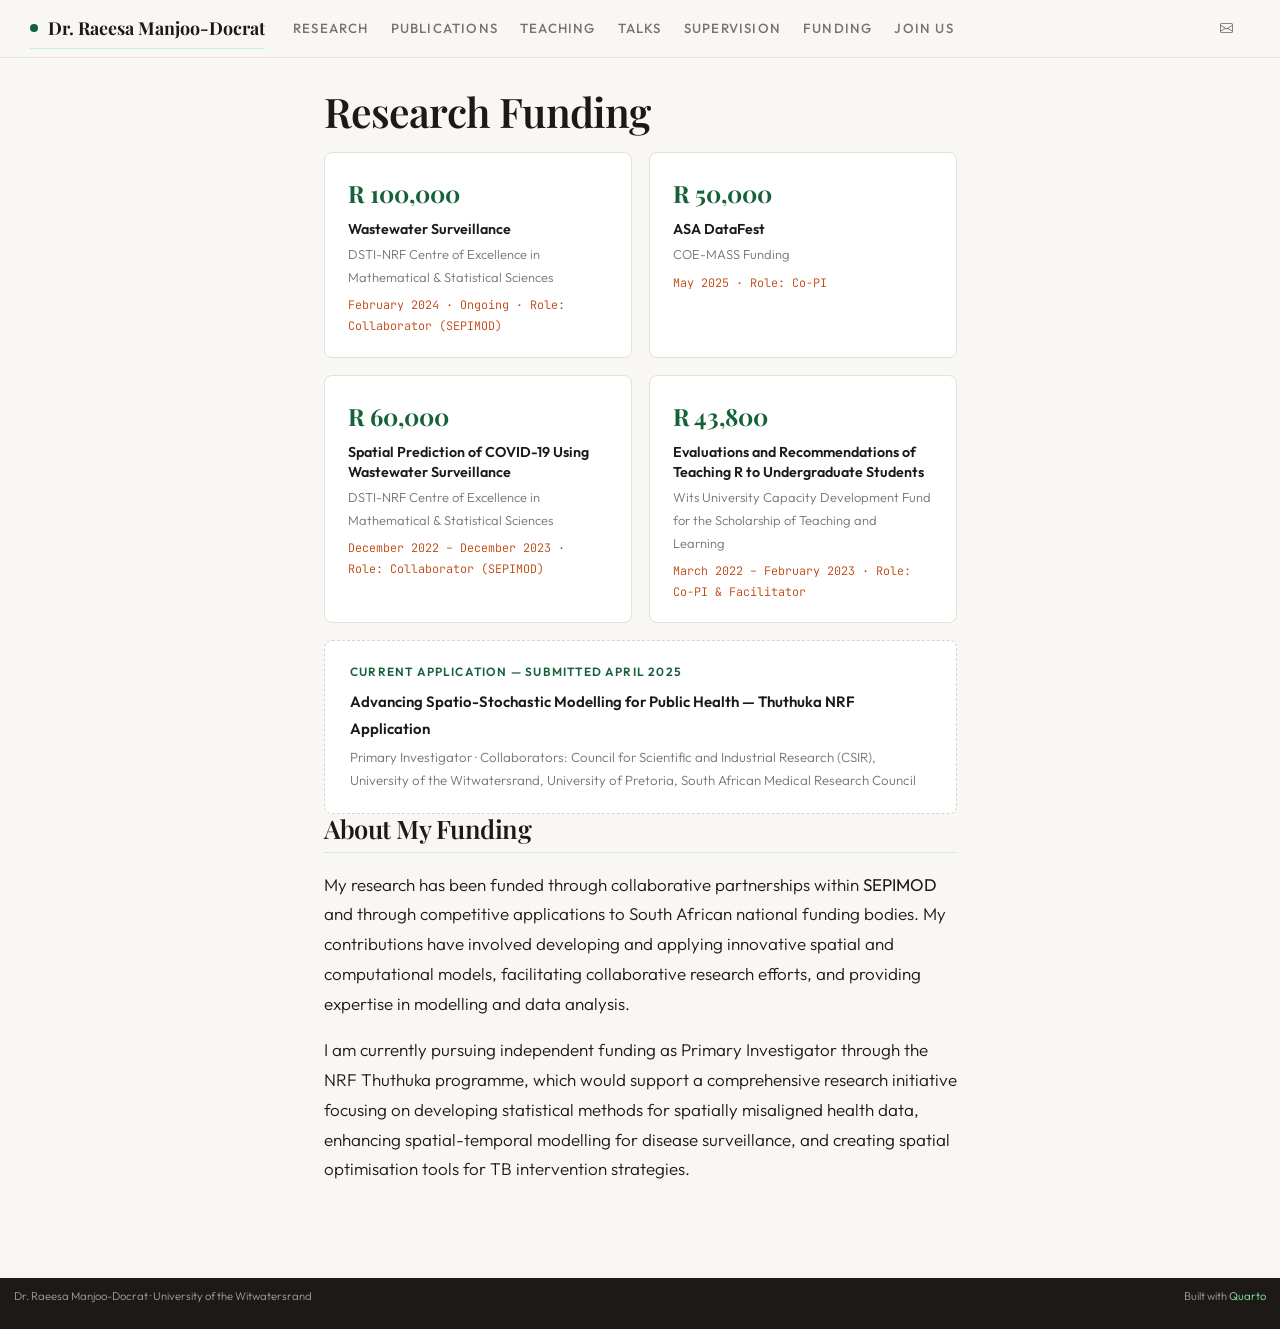
==== funding.html @ 6bea2318 "Built site for gh-pages" ====
<!DOCTYPE html>
<html xmlns="http://www.w3.org/1999/xhtml" lang="en" xml:lang="en"><head>

<meta charset="utf-8">
<meta name="generator" content="quarto-1.9.36">

<meta name="viewport" content="width=device-width, initial-scale=1.0, user-scalable=yes">


<title>Research Funding – Dr.&nbsp;Raeesa Manjoo-Docrat</title>
<style>
/* Default styles provided by pandoc.
** See https://pandoc.org/MANUAL.html#variables-for-html for config info.
*/
code{white-space: pre-wrap;}
span.smallcaps{font-variant: small-caps;}
div.columns{display: flex; gap: min(4vw, 1.5em);}
div.column{flex: auto; overflow-x: auto;}
div.hanging-indent{margin-left: 1.5em; text-indent: -1.5em;}
ul.task-list{list-style: none;}
ul.task-list li input[type="checkbox"] {
  width: 0.8em;
  margin: 0 0.8em 0.2em -1em; /* quarto-specific, see https://github.com/quarto-dev/quarto-cli/issues/4556 */ 
  vertical-align: middle;
}
</style>


<script src="site_libs/quarto-nav/quarto-nav.js"></script>
<script src="site_libs/quarto-nav/headroom.min.js"></script>
<script src="site_libs/clipboard/clipboard.min.js"></script>
<script src="site_libs/quarto-search/autocomplete.umd.js"></script>
<script src="site_libs/quarto-search/fuse.min.js"></script>
<script src="site_libs/quarto-search/quarto-search.js"></script>
<meta name="quarto:offset" content="./">
<script src="site_libs/quarto-html/quarto.js" type="module"></script>
<script src="site_libs/quarto-html/tabsets/tabsets.js" type="module"></script>
<script src="site_libs/quarto-html/popper.min.js"></script>
<script src="site_libs/quarto-html/tippy.umd.min.js"></script>
<script src="site_libs/quarto-html/anchor.min.js"></script>
<link href="site_libs/quarto-html/tippy.css" rel="stylesheet">
<link href="site_libs/quarto-html/quarto-syntax-highlighting-845c23b38eaddc0f92fda52bfe77a8c8.css" rel="stylesheet" id="quarto-text-highlighting-styles">
<script src="site_libs/bootstrap/bootstrap.min.js"></script>
<link href="site_libs/bootstrap/bootstrap-icons.css" rel="stylesheet">
<link href="site_libs/bootstrap/bootstrap-2a16ce45a04876f100175981d2e318fe.min.css" rel="stylesheet" append-hash="true" id="quarto-bootstrap" data-mode="light">
<script id="quarto-search-options" type="application/json">{
  "location": "navbar",
  "copy-button": false,
  "collapse-after": 3,
  "panel-placement": "end",
  "type": "overlay",
  "limit": 50,
  "keyboard-shortcut": [
    "f",
    "/",
    "s"
  ],
  "show-item-context": false,
  "language": {
    "search-no-results-text": "No results",
    "search-matching-documents-text": "matching documents",
    "search-copy-link-title": "Copy link to search",
    "search-hide-matches-text": "Hide additional matches",
    "search-more-match-text": "more match in this document",
    "search-more-matches-text": "more matches in this document",
    "search-clear-button-title": "Clear",
    "search-text-placeholder": "",
    "search-detached-cancel-button-title": "Cancel",
    "search-submit-button-title": "Submit",
    "search-label": "Search"
  }
}</script>
<style>html{ scroll-behavior: smooth; }</style>


<link rel="stylesheet" href="assets/css/custom.css">
</head>

<body class="nav-fixed fullcontent quarto-light">

<div id="quarto-search-results"></div>
  <header id="quarto-header" class="headroom fixed-top">
    <nav class="navbar navbar-expand-lg " data-bs-theme="dark">
      <div class="navbar-container container-fluid">
      <div class="navbar-brand-container mx-auto">
    <a class="navbar-brand" href="./index.html">
    <span class="navbar-title">Dr.&nbsp;Raeesa Manjoo-Docrat</span>
    </a>
  </div>
            <div id="quarto-search" class="" title="Search"></div>
          <button class="navbar-toggler" type="button" data-bs-toggle="collapse" data-bs-target="#navbarCollapse" aria-controls="navbarCollapse" role="menu" aria-expanded="false" aria-label="Toggle navigation" onclick="if (window.quartoToggleHeadroom) { window.quartoToggleHeadroom(); }">
  <span class="navbar-toggler-icon"></span>
</button>
          <div class="collapse navbar-collapse" id="navbarCollapse">
            <ul class="navbar-nav navbar-nav-scroll me-auto">
  <li class="nav-item">
    <a class="nav-link" href="./index.html#research"> 
<span class="menu-text">Research</span></a>
  </li>  
  <li class="nav-item">
    <a class="nav-link" href="./publications.html"> 
<span class="menu-text">Publications</span></a>
  </li>  
  <li class="nav-item">
    <a class="nav-link" href="./teaching.html"> 
<span class="menu-text">Teaching</span></a>
  </li>  
  <li class="nav-item">
    <a class="nav-link" href="./talks.html"> 
<span class="menu-text">Talks</span></a>
  </li>  
  <li class="nav-item">
    <a class="nav-link" href="./supervision.html"> 
<span class="menu-text">Supervision</span></a>
  </li>  
  <li class="nav-item">
    <a class="nav-link active" href="./funding.html" aria-current="page"> 
<span class="menu-text">Funding</span></a>
  </li>  
  <li class="nav-item">
    <a class="nav-link" href="./join.html"> 
<span class="menu-text">Join Us</span></a>
  </li>  
</ul>
            <ul class="navbar-nav navbar-nav-scroll ms-auto">
  <li class="nav-item compact">
    <a class="nav-link" href="mailto:manjoo.raeesa@gmail.com"> <i class="bi bi-envelope" role="img" aria-label="Email">
</i> 
<span class="menu-text"></span></a>
  </li>  
</ul>
          </div> <!-- /navcollapse -->
            <div class="quarto-navbar-tools">
</div>
      </div> <!-- /container-fluid -->
    </nav>
</header>
<!-- content -->
<div id="quarto-content" class="quarto-container page-columns page-rows-contents page-layout-article page-navbar">
<!-- sidebar -->
<!-- margin-sidebar -->
    
<!-- main -->
<main class="content" id="quarto-document-content">

<header id="title-block-header" class="quarto-title-block default">
<div class="quarto-title">
<h1 class="title">Research Funding</h1>
</div>



<div class="quarto-title-meta">

    
  
    
  </div>
  


</header>


<div class="funding-grid">

  <div class="funding-card">
    <span class="funding-amount">R 100,000</span>
    <div class="funding-title">Wastewater Surveillance</div>
    <div class="funding-org">DSTI-NRF Centre of Excellence in Mathematical &amp; Statistical Sciences</div>
    <span class="funding-year">February 2024 · Ongoing · Role: Collaborator (SEPIMOD)</span>
  </div>

  <div class="funding-card">
    <span class="funding-amount">R 50,000</span>
    <div class="funding-title">ASA DataFest</div>
    <div class="funding-org">COE-MASS Funding</div>
    <span class="funding-year">May 2025 · Role: Co-PI</span>
  </div>

  <div class="funding-card">
    <span class="funding-amount">R 60,000</span>
    <div class="funding-title">Spatial Prediction of COVID-19 Using Wastewater Surveillance</div>
    <div class="funding-org">DSTI-NRF Centre of Excellence in Mathematical &amp; Statistical Sciences</div>
    <span class="funding-year">December 2022 – December 2023 · Role: Collaborator (SEPIMOD)</span>
  </div>

  <div class="funding-card">
    <span class="funding-amount">R 43,800</span>
    <div class="funding-title">Evaluations and Recommendations of Teaching R to Undergraduate Students</div>
    <div class="funding-org">Wits University Capacity Development Fund for the Scholarship of Teaching and Learning</div>
    <span class="funding-year">March 2022 – February 2023 · Role: Co-PI &amp; Facilitator</span>
  </div>

</div>

<div class="pending-grant" style="margin-top:1rem;">
  <span class="pending-label">Current Application — Submitted April 2025</span>
  <div class="pending-title">Advancing Spatio-Stochastic Modelling for Public Health — Thuthuka NRF Application</div>
  <div class="pending-meta">
    Primary Investigator · Collaborators: Council for Scientific and Industrial Research (CSIR), University of the Witwatersrand, University of Pretoria, South African Medical Research Council
  </div>
</div>
<section id="about-my-funding" class="level2">
<h2 class="anchored" data-anchor-id="about-my-funding">About My Funding</h2>
<p>My research has been funded through collaborative partnerships within <strong>SEPIMOD</strong> and through competitive applications to South African national funding bodies. My contributions have involved developing and applying innovative spatial and computational models, facilitating collaborative research efforts, and providing expertise in modelling and data analysis.</p>
<p>I am currently pursuing independent funding as Primary Investigator through the NRF Thuthuka programme, which would support a comprehensive research initiative focusing on developing statistical methods for spatially misaligned health data, enhancing spatial-temporal modelling for disease surveillance, and creating spatial optimisation tools for TB intervention strategies.</p>


</section>

</main> <!-- /main -->
<script id="quarto-html-after-body" type="application/javascript">
  window.document.addEventListener("DOMContentLoaded", function (event) {
    const icon = "";
    const anchorJS = new window.AnchorJS();
    anchorJS.options = {
      placement: 'right',
      icon: icon
    };
    anchorJS.add('.anchored');
    const isCodeAnnotation = (el) => {
      for (const clz of el.classList) {
        if (clz.startsWith('code-annotation-')) {                     
          return true;
        }
      }
      return false;
    }
    const onCopySuccess = function(e) {
      // button target
      const button = e.trigger;
      // don't keep focus
      button.blur();
      // flash "checked"
      button.classList.add('code-copy-button-checked');
      var currentTitle = button.getAttribute("title");
      button.setAttribute("title", "Copied!");
      let tooltip;
      if (window.bootstrap) {
        button.setAttribute("data-bs-toggle", "tooltip");
        button.setAttribute("data-bs-placement", "left");
        button.setAttribute("data-bs-title", "Copied!");
        tooltip = new bootstrap.Tooltip(button, 
          { trigger: "manual", 
            customClass: "code-copy-button-tooltip",
            offset: [0, -8]});
        tooltip.show();    
      }
      setTimeout(function() {
        if (tooltip) {
          tooltip.hide();
          button.removeAttribute("data-bs-title");
          button.removeAttribute("data-bs-toggle");
          button.removeAttribute("data-bs-placement");
        }
        button.setAttribute("title", currentTitle);
        button.classList.remove('code-copy-button-checked');
      }, 1000);
      // clear code selection
      e.clearSelection();
    }
    const getTextToCopy = function(trigger) {
      const outerScaffold = trigger.parentElement.cloneNode(true);
      const codeEl = outerScaffold.querySelector('code');
      for (const childEl of codeEl.children) {
        if (isCodeAnnotation(childEl)) {
          childEl.remove();
        }
      }
      return codeEl.innerText;
    }
    const clipboard = new window.ClipboardJS('.code-copy-button:not([data-in-quarto-modal])', {
      text: getTextToCopy
    });
    clipboard.on('success', onCopySuccess);
    if (window.document.getElementById('quarto-embedded-source-code-modal')) {
      const clipboardModal = new window.ClipboardJS('.code-copy-button[data-in-quarto-modal]', {
        text: getTextToCopy,
        container: window.document.getElementById('quarto-embedded-source-code-modal')
      });
      clipboardModal.on('success', onCopySuccess);
    }
      var localhostRegex = new RegExp(/^(?:http|https):\/\/localhost\:?[0-9]*\//);
      var mailtoRegex = new RegExp(/^mailto:/);
        var filterRegex = new RegExp("https:\/\/RayManDoc\.github\.io\/raeesa-website\/");
      var isInternal = (href) => {
          return filterRegex.test(href) || localhostRegex.test(href) || mailtoRegex.test(href);
      }
      // Inspect non-navigation links and adorn them if external
     var links = window.document.querySelectorAll('a[href]:not(.nav-link):not(.navbar-brand):not(.toc-action):not(.sidebar-link):not(.sidebar-item-toggle):not(.pagination-link):not(.no-external):not([aria-hidden]):not(.dropdown-item):not(.quarto-navigation-tool):not(.about-link)');
      for (var i=0; i<links.length; i++) {
        const link = links[i];
        if (!isInternal(link.href)) {
          // undo the damage that might have been done by quarto-nav.js in the case of
          // links that we want to consider external
          if (link.dataset.originalHref !== undefined) {
            link.href = link.dataset.originalHref;
          }
            // target, if specified
            link.setAttribute("target", "_blank");
            if (link.getAttribute("rel") === null) {
              link.setAttribute("rel", "noopener");
            }
        }
      }
    function tippyHover(el, contentFn, onTriggerFn, onUntriggerFn) {
      const config = {
        allowHTML: true,
        maxWidth: 500,
        delay: 100,
        arrow: false,
        appendTo: function(el) {
            return el.parentElement;
        },
        interactive: true,
        interactiveBorder: 10,
        theme: 'quarto',
        placement: 'bottom-start',
      };
      if (contentFn) {
        config.content = contentFn;
      }
      if (onTriggerFn) {
        config.onTrigger = onTriggerFn;
      }
      if (onUntriggerFn) {
        config.onUntrigger = onUntriggerFn;
      }
      window.tippy(el, config); 
    }
    const noterefs = window.document.querySelectorAll('a[role="doc-noteref"]');
    for (var i=0; i<noterefs.length; i++) {
      const ref = noterefs[i];
      tippyHover(ref, function() {
        // use id or data attribute instead here
        let href = ref.getAttribute('data-footnote-href') || ref.getAttribute('href');
        try { href = new URL(href).hash; } catch {}
        const id = href.replace(/^#\/?/, "");
        const note = window.document.getElementById(id);
        if (note) {
          return note.innerHTML;
        } else {
          return "";
        }
      });
    }
    const xrefs = window.document.querySelectorAll('a.quarto-xref');
    const processXRef = (id, note) => {
      // Strip column container classes
      const stripColumnClz = (el) => {
        el.classList.remove("page-full", "page-columns");
        if (el.children) {
          for (const child of el.children) {
            stripColumnClz(child);
          }
        }
      }
      stripColumnClz(note)
      if (id === null || id.startsWith('sec-')) {
        // Special case sections, only their first couple elements
        const container = document.createElement("div");
        if (note.children && note.children.length > 2) {
          container.appendChild(note.children[0].cloneNode(true));
          for (let i = 1; i < note.children.length; i++) {
            const child = note.children[i];
            if (child.tagName === "P" && child.innerText === "") {
              continue;
            } else {
              container.appendChild(child.cloneNode(true));
              break;
            }
          }
          if (window.Quarto?.typesetMath) {
            window.Quarto.typesetMath(container);
          }
          return container.innerHTML
        } else {
          if (window.Quarto?.typesetMath) {
            window.Quarto.typesetMath(note);
          }
          return note.innerHTML;
        }
      } else {
        // Remove any anchor links if they are present
        const anchorLink = note.querySelector('a.anchorjs-link');
        if (anchorLink) {
          anchorLink.remove();
        }
        if (window.Quarto?.typesetMath) {
          window.Quarto.typesetMath(note);
        }
        if (note.classList.contains("callout")) {
          return note.outerHTML;
        } else {
          return note.innerHTML;
        }
      }
    }
    for (var i=0; i<xrefs.length; i++) {
      const xref = xrefs[i];
      tippyHover(xref, undefined, function(instance) {
        instance.disable();
        let url = xref.getAttribute('href');
        let hash = undefined; 
        if (url.startsWith('#')) {
          hash = url;
        } else {
          try { hash = new URL(url).hash; } catch {}
        }
        if (hash) {
          const id = hash.replace(/^#\/?/, "");
          const note = window.document.getElementById(id);
          if (note !== null) {
            try {
              const html = processXRef(id, note.cloneNode(true));
              instance.setContent(html);
            } finally {
              instance.enable();
              instance.show();
            }
          } else {
            // See if we can fetch this
            fetch(url.split('#')[0])
            .then(res => res.text())
            .then(html => {
              const parser = new DOMParser();
              const htmlDoc = parser.parseFromString(html, "text/html");
              const note = htmlDoc.getElementById(id);
              if (note !== null) {
                const html = processXRef(id, note);
                instance.setContent(html);
              } 
            }).finally(() => {
              instance.enable();
              instance.show();
            });
          }
        } else {
          // See if we can fetch a full url (with no hash to target)
          // This is a special case and we should probably do some content thinning / targeting
          fetch(url)
          .then(res => res.text())
          .then(html => {
            const parser = new DOMParser();
            const htmlDoc = parser.parseFromString(html, "text/html");
            const note = htmlDoc.querySelector('main.content');
            if (note !== null) {
              // This should only happen for chapter cross references
              // (since there is no id in the URL)
              // remove the first header
              if (note.children.length > 0 && note.children[0].tagName === "HEADER") {
                note.children[0].remove();
              }
              const html = processXRef(null, note);
              instance.setContent(html);
            } 
          }).finally(() => {
            instance.enable();
            instance.show();
          });
        }
      }, function(instance) {
      });
    }
        let selectedAnnoteEl;
        const selectorForAnnotation = ( cell, annotation) => {
          let cellAttr = 'data-code-cell="' + cell + '"';
          let lineAttr = 'data-code-annotation="' +  annotation + '"';
          const selector = 'span[' + cellAttr + '][' + lineAttr + ']';
          return selector;
        }
        const selectCodeLines = (annoteEl) => {
          const doc = window.document;
          const targetCell = annoteEl.getAttribute("data-target-cell");
          const targetAnnotation = annoteEl.getAttribute("data-target-annotation");
          const annoteSpan = window.document.querySelector(selectorForAnnotation(targetCell, targetAnnotation));
          const lines = annoteSpan.getAttribute("data-code-lines").split(",");
          const lineIds = lines.map((line) => {
            return targetCell + "-" + line;
          })
          let top = null;
          let height = null;
          let parent = null;
          if (lineIds.length > 0) {
              //compute the position of the single el (top and bottom and make a div)
              const el = window.document.getElementById(lineIds[0]);
              top = el.offsetTop;
              height = el.offsetHeight;
              parent = el.parentElement.parentElement;
            if (lineIds.length > 1) {
              const lastEl = window.document.getElementById(lineIds[lineIds.length - 1]);
              const bottom = lastEl.offsetTop + lastEl.offsetHeight;
              height = bottom - top;
            }
            if (top !== null && height !== null && parent !== null) {
              // cook up a div (if necessary) and position it 
              let div = window.document.getElementById("code-annotation-line-highlight");
              if (div === null) {
                div = window.document.createElement("div");
                div.setAttribute("id", "code-annotation-line-highlight");
                div.style.position = 'absolute';
                parent.appendChild(div);
              }
              div.style.top = top - 2 + "px";
              div.style.height = height + 4 + "px";
              div.style.left = 0;
              let gutterDiv = window.document.getElementById("code-annotation-line-highlight-gutter");
              if (gutterDiv === null) {
                gutterDiv = window.document.createElement("div");
                gutterDiv.setAttribute("id", "code-annotation-line-highlight-gutter");
                gutterDiv.style.position = 'absolute';
                const codeCell = window.document.getElementById(targetCell);
                const gutter = codeCell.querySelector('.code-annotation-gutter');
                gutter.appendChild(gutterDiv);
              }
              gutterDiv.style.top = top - 2 + "px";
              gutterDiv.style.height = height + 4 + "px";
            }
            selectedAnnoteEl = annoteEl;
          }
        };
        const unselectCodeLines = () => {
          const elementsIds = ["code-annotation-line-highlight", "code-annotation-line-highlight-gutter"];
          elementsIds.forEach((elId) => {
            const div = window.document.getElementById(elId);
            if (div) {
              div.remove();
            }
          });
          selectedAnnoteEl = undefined;
        };
          // Handle positioning of the toggle
      window.addEventListener(
        "resize",
        throttle(() => {
          elRect = undefined;
          if (selectedAnnoteEl) {
            selectCodeLines(selectedAnnoteEl);
          }
        }, 10)
      );
      function throttle(fn, ms) {
      let throttle = false;
      let timer;
        return (...args) => {
          if(!throttle) { // first call gets through
              fn.apply(this, args);
              throttle = true;
          } else { // all the others get throttled
              if(timer) clearTimeout(timer); // cancel #2
              timer = setTimeout(() => {
                fn.apply(this, args);
                timer = throttle = false;
              }, ms);
          }
        };
      }
        // Attach click handler to the DT
        const annoteDls = window.document.querySelectorAll('dt[data-target-cell]');
        for (const annoteDlNode of annoteDls) {
          annoteDlNode.addEventListener('click', (event) => {
            const clickedEl = event.target;
            if (clickedEl !== selectedAnnoteEl) {
              unselectCodeLines();
              const activeEl = window.document.querySelector('dt[data-target-cell].code-annotation-active');
              if (activeEl) {
                activeEl.classList.remove('code-annotation-active');
              }
              selectCodeLines(clickedEl);
              clickedEl.classList.add('code-annotation-active');
            } else {
              // Unselect the line
              unselectCodeLines();
              clickedEl.classList.remove('code-annotation-active');
            }
          });
        }
    const findCites = (el) => {
      const parentEl = el.parentElement;
      if (parentEl) {
        const cites = parentEl.dataset.cites;
        if (cites) {
          return {
            el,
            cites: cites.split(' ')
          };
        } else {
          return findCites(el.parentElement)
        }
      } else {
        return undefined;
      }
    };
    var bibliorefs = window.document.querySelectorAll('a[role="doc-biblioref"]');
    for (var i=0; i<bibliorefs.length; i++) {
      const ref = bibliorefs[i];
      const citeInfo = findCites(ref);
      if (citeInfo) {
        tippyHover(citeInfo.el, function() {
          var popup = window.document.createElement('div');
          citeInfo.cites.forEach(function(cite) {
            var citeDiv = window.document.createElement('div');
            citeDiv.classList.add('hanging-indent');
            citeDiv.classList.add('csl-entry');
            var biblioDiv = window.document.getElementById('ref-' + cite);
            if (biblioDiv) {
              citeDiv.innerHTML = biblioDiv.innerHTML;
            }
            popup.appendChild(citeDiv);
          });
          return popup.innerHTML;
        });
      }
    }
  });
  </script>
</div> <!-- /content -->
<footer class="footer">
  <div class="nav-footer">
    <div class="nav-footer-left">
<p>Dr.&nbsp;Raeesa Manjoo-Docrat · University of the Witwatersrand</p>
</div>   
    <div class="nav-footer-center">
      &nbsp;
    </div>
    <div class="nav-footer-right">
<p>Built with <a href="https://quarto.org">Quarto</a></p>
</div>
  </div>
</footer>




<script src="site_libs/quarto-html/zenscroll-min.js"></script>
</body></html>
---- site_libs/quarto-html/tippy.css ----
.tippy-box[data-animation=fade][data-state=hidden]{opacity:0}[data-tippy-root]{max-width:calc(100vw - 10px)}.tippy-box{position:relative;background-color:#333;color:#fff;border-radius:4px;font-size:14px;line-height:1.4;white-space:normal;outline:0;transition-property:transform,visibility,opacity}.tippy-box[data-placement^=top]>.tippy-arrow{bottom:0}.tippy-box[data-placement^=top]>.tippy-arrow:before{bottom:-7px;left:0;border-width:8px 8px 0;border-top-color:initial;transform-origin:center top}.tippy-box[data-placement^=bottom]>.tippy-arrow{top:0}.tippy-box[data-placement^=bottom]>.tippy-arrow:before{top:-7px;left:0;border-width:0 8px 8px;border-bottom-color:initial;transform-origin:center bottom}.tippy-box[data-placement^=left]>.tippy-arrow{right:0}.tippy-box[data-placement^=left]>.tippy-arrow:before{border-width:8px 0 8px 8px;border-left-color:initial;right:-7px;transform-origin:center left}.tippy-box[data-placement^=right]>.tippy-arrow{left:0}.tippy-box[data-placement^=right]>.tippy-arrow:before{left:-7px;border-width:8px 8px 8px 0;border-right-color:initial;transform-origin:center right}.tippy-box[data-inertia][data-state=visible]{transition-timing-function:cubic-bezier(.54,1.5,.38,1.11)}.tippy-arrow{width:16px;height:16px;color:#333}.tippy-arrow:before{content:"";position:absolute;border-color:transparent;border-style:solid}.tippy-content{position:relative;padding:5px 9px;z-index:1}
---- site_libs/quarto-html/quarto-syntax-highlighting-845c23b38eaddc0f92fda52bfe77a8c8.css ----
/* quarto syntax highlight colors */
:root {
  --quarto-hl-ot-color: #003B4F;
  --quarto-hl-at-color: #657422;
  --quarto-hl-ss-color: #20794D;
  --quarto-hl-an-color: #5E5E5E;
  --quarto-hl-fu-color: #4758AB;
  --quarto-hl-st-color: #20794D;
  --quarto-hl-cf-color: #003B4F;
  --quarto-hl-op-color: #5E5E5E;
  --quarto-hl-er-color: #AD0000;
  --quarto-hl-bn-color: #AD0000;
  --quarto-hl-al-color: #AD0000;
  --quarto-hl-va-color: #111111;
  --quarto-hl-bu-color: inherit;
  --quarto-hl-ex-color: inherit;
  --quarto-hl-pp-color: #AD0000;
  --quarto-hl-in-color: #5E5E5E;
  --quarto-hl-vs-color: #20794D;
  --quarto-hl-wa-color: #5E5E5E;
  --quarto-hl-do-color: #5E5E5E;
  --quarto-hl-im-color: #00769E;
  --quarto-hl-ch-color: #20794D;
  --quarto-hl-dt-color: #AD0000;
  --quarto-hl-fl-color: #AD0000;
  --quarto-hl-co-color: #5E5E5E;
  --quarto-hl-cv-color: #5E5E5E;
  --quarto-hl-cn-color: #8f5902;
  --quarto-hl-sc-color: #5E5E5E;
  --quarto-hl-dv-color: #AD0000;
  --quarto-hl-kw-color: #003B4F;
}

/* other quarto variables */
:root {
  --quarto-font-monospace: SFMono-Regular, Menlo, Monaco, Consolas, "Liberation Mono", "Courier New", monospace;
}

/* syntax highlight based on Pandoc's rules */
pre > code.sourceCode > span {
  color: #003B4F;
}

code.sourceCode > span {
  color: #003B4F;
}

div.sourceCode,
div.sourceCode pre.sourceCode {
  color: #003B4F;
}

/* Normal */
code span {
  color: #003B4F;
}

/* Alert */
code span.al {
  color: #AD0000;
  font-style: inherit;
}

/* Annotation */
code span.an {
  color: #5E5E5E;
  font-style: inherit;
}

/* Attribute */
code span.at {
  color: #657422;
  font-style: inherit;
}

/* BaseN */
code span.bn {
  color: #AD0000;
  font-style: inherit;
}

/* BuiltIn */
code span.bu {
  font-style: inherit;
}

/* ControlFlow */
code span.cf {
  color: #003B4F;
  font-weight: bold;
  font-style: inherit;
}

/* Char */
code span.ch {
  color: #20794D;
  font-style: inherit;
}

/* Constant */
code span.cn {
  color: #8f5902;
  font-style: inherit;
}

/* Comment */
code span.co {
  color: #5E5E5E;
  font-style: inherit;
}

/* CommentVar */
code span.cv {
  color: #5E5E5E;
  font-style: italic;
}

/* Documentation */
code span.do {
  color: #5E5E5E;
  font-style: italic;
}

/* DataType */
code span.dt {
  color: #AD0000;
  font-style: inherit;
}

/* DecVal */
code span.dv {
  color: #AD0000;
  font-style: inherit;
}

/* Error */
code span.er {
  color: #AD0000;
  font-style: inherit;
}

/* Extension */
code span.ex {
  font-style: inherit;
}

/* Float */
code span.fl {
  color: #AD0000;
  font-style: inherit;
}

/* Function */
code span.fu {
  color: #4758AB;
  font-style: inherit;
}

/* Import */
code span.im {
  color: #00769E;
  font-style: inherit;
}

/* Information */
code span.in {
  color: #5E5E5E;
  font-style: inherit;
}

/* Keyword */
code span.kw {
  color: #003B4F;
  font-weight: bold;
  font-style: inherit;
}

/* Operator */
code span.op {
  color: #5E5E5E;
  font-style: inherit;
}

/* Other */
code span.ot {
  color: #003B4F;
  font-style: inherit;
}

/* Preprocessor */
code span.pp {
  color: #AD0000;
  font-style: inherit;
}

/* SpecialChar */
code span.sc {
  color: #5E5E5E;
  font-style: inherit;
}

/* SpecialString */
code span.ss {
  color: #20794D;
  font-style: inherit;
}

/* String */
code span.st {
  color: #20794D;
  font-style: inherit;
}

/* Variable */
code span.va {
  color: #111111;
  font-style: inherit;
}

/* VerbatimString */
code span.vs {
  color: #20794D;
  font-style: inherit;
}

/* Warning */
code span.wa {
  color: #5E5E5E;
  font-style: italic;
}

.prevent-inlining {
  content: "</";
}

/*# sourceMappingURL=ac89f0bb514bba72461919f78549e31c.css.map */
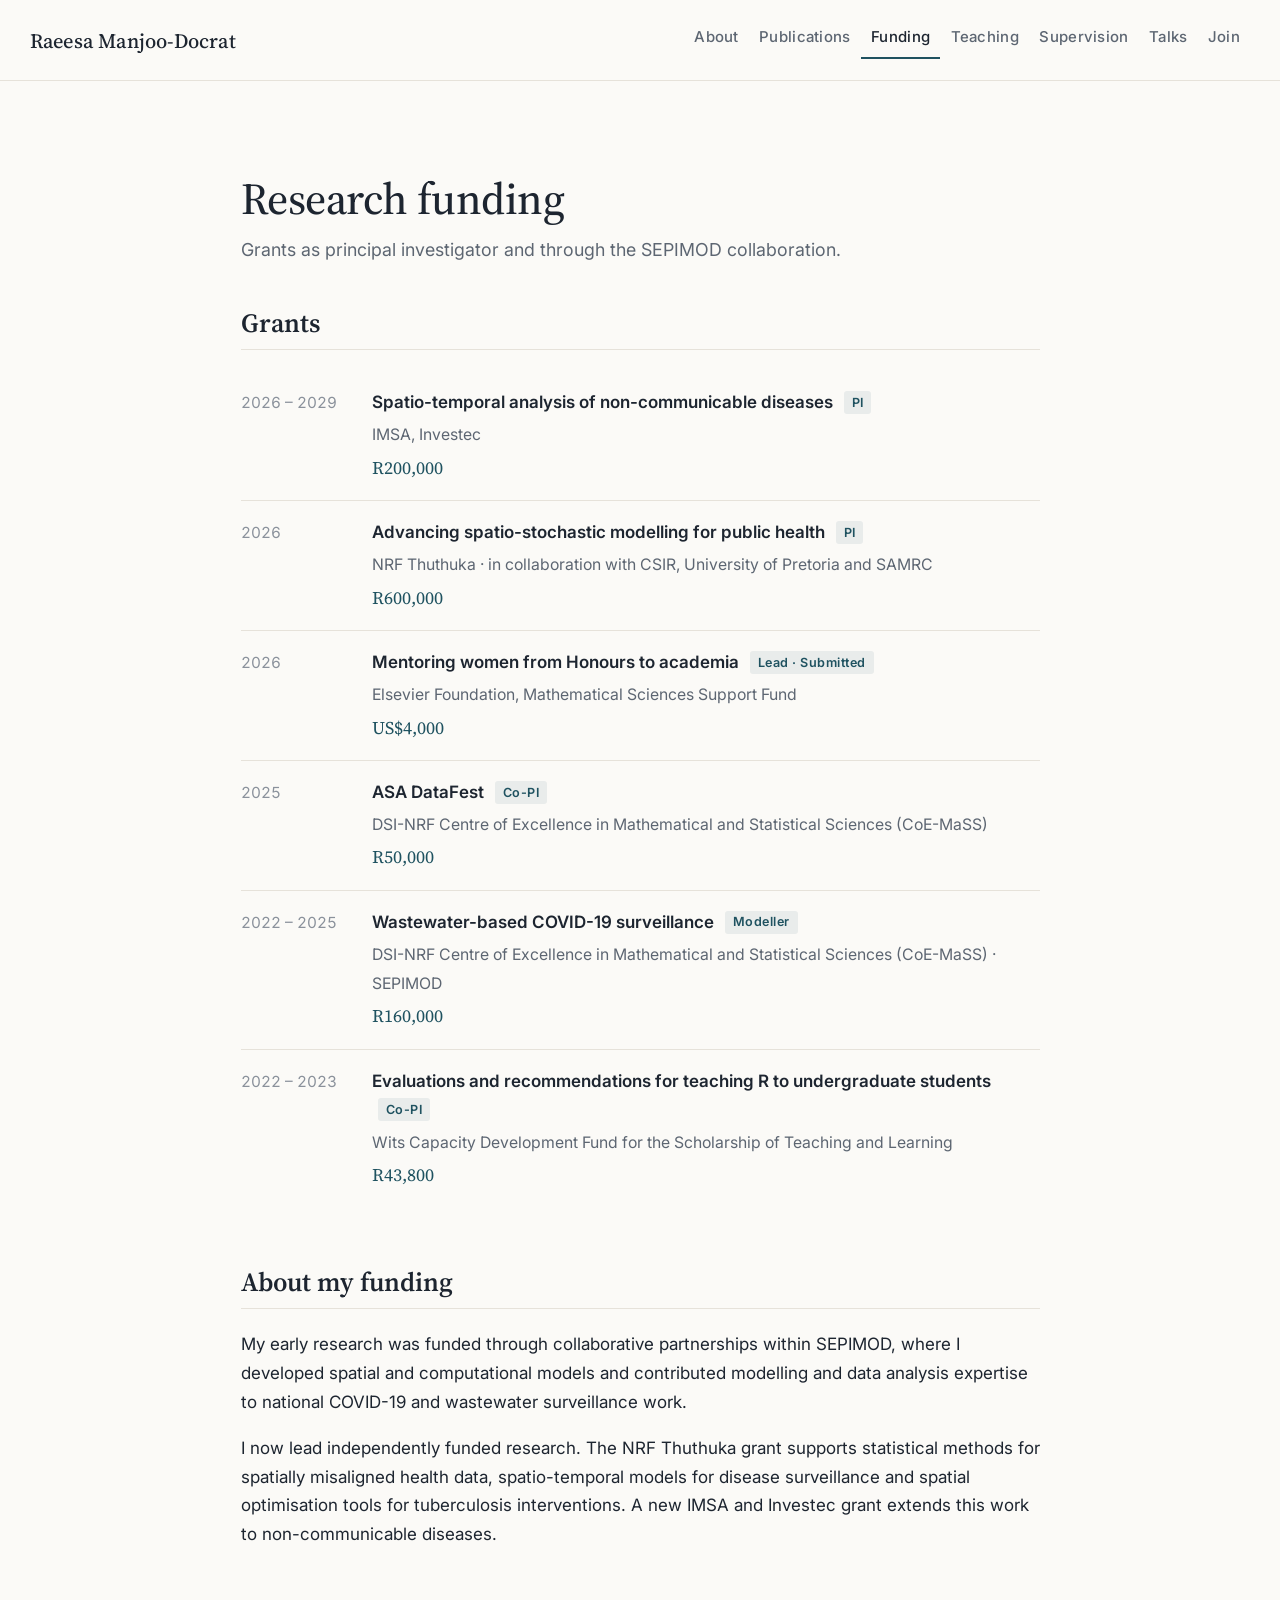
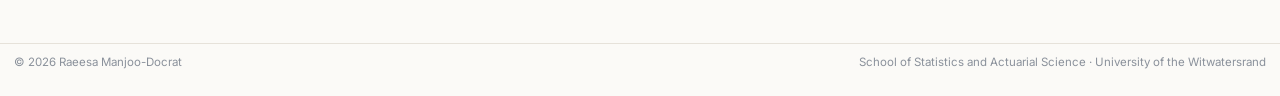
==== commit c3e6b289: "Update site from 2026 CV and redesign Add 2026 publications, new grants, leadership and service, pro" ====
--- a/funding.html
+++ b/funding.html
@@ -7,7 +7,7 @@
 <meta name="viewport" content="width=device-width, initial-scale=1.0, user-scalable=yes">
 
 
-<title>Research Funding – Dr.&nbsp;Raeesa Manjoo-Docrat</title>
+<title>Research funding – Raeesa Manjoo-Docrat</title>
 <style>
 /* Default styles provided by pandoc.
 ** See https://pandoc.org/MANUAL.html#variables-for-html for config info.
@@ -29,33 +29,16 @@
 <script src="site_libs/quarto-nav/quarto-nav.js"></script>
 <script src="site_libs/quarto-nav/headroom.min.js"></script>
 <script src="site_libs/clipboard/clipboard.min.js"></script>
-<script src="site_libs/quarto-search/autocomplete.umd.js"></script>
-<script src="site_libs/quarto-search/fuse.min.js"></script>
-<script src="site_libs/quarto-search/quarto-search.js"></script>
-<meta name="quarto:offset" content="./">
 <script src="site_libs/quarto-html/quarto.js" type="module"></script>
 <script src="site_libs/quarto-html/tabsets/tabsets.js" type="module"></script>
 <script src="site_libs/quarto-html/popper.min.js"></script>
 <script src="site_libs/quarto-html/tippy.umd.min.js"></script>
-<script src="site_libs/quarto-html/anchor.min.js"></script>
 <link href="site_libs/quarto-html/tippy.css" rel="stylesheet">
 <link href="site_libs/quarto-html/quarto-syntax-highlighting-845c23b38eaddc0f92fda52bfe77a8c8.css" rel="stylesheet" id="quarto-text-highlighting-styles">
 <script src="site_libs/bootstrap/bootstrap.min.js"></script>
 <link href="site_libs/bootstrap/bootstrap-icons.css" rel="stylesheet">
-<link href="site_libs/bootstrap/bootstrap-2a16ce45a04876f100175981d2e318fe.min.css" rel="stylesheet" append-hash="true" id="quarto-bootstrap" data-mode="light">
+<link href="site_libs/bootstrap/bootstrap-0f9c4f181dd1a8ece211703139dbfa4d.min.css" rel="stylesheet" append-hash="true" id="quarto-bootstrap" data-mode="light">
 <script id="quarto-search-options" type="application/json">{
-  "location": "navbar",
-  "copy-button": false,
-  "collapse-after": 3,
-  "panel-placement": "end",
-  "type": "overlay",
-  "limit": 50,
-  "keyboard-shortcut": [
-    "f",
-    "/",
-    "s"
-  ],
-  "show-item-context": false,
   "language": {
     "search-no-results-text": "No results",
     "search-matching-documents-text": "matching documents",
@@ -73,7 +56,6 @@
 <style>html{ scroll-behavior: smooth; }</style>
 
 
-<link rel="stylesheet" href="assets/css/custom.css">
 </head>
 
 <body class="nav-fixed fullcontent quarto-light">
@@ -84,49 +66,41 @@
       <div class="navbar-container container-fluid">
       <div class="navbar-brand-container mx-auto">
     <a class="navbar-brand" href="./index.html">
-    <span class="navbar-title">Dr.&nbsp;Raeesa Manjoo-Docrat</span>
+    <span class="navbar-title">Raeesa Manjoo-Docrat</span>
     </a>
   </div>
-            <div id="quarto-search" class="" title="Search"></div>
           <button class="navbar-toggler" type="button" data-bs-toggle="collapse" data-bs-target="#navbarCollapse" aria-controls="navbarCollapse" role="menu" aria-expanded="false" aria-label="Toggle navigation" onclick="if (window.quartoToggleHeadroom) { window.quartoToggleHeadroom(); }">
   <span class="navbar-toggler-icon"></span>
 </button>
           <div class="collapse navbar-collapse" id="navbarCollapse">
-            <ul class="navbar-nav navbar-nav-scroll me-auto">
+            <ul class="navbar-nav navbar-nav-scroll ms-auto">
   <li class="nav-item">
-    <a class="nav-link" href="./index.html#research"> 
-<span class="menu-text">Research</span></a>
+    <a class="nav-link" href="./index.html"> 
+<span class="menu-text">About</span></a>
   </li>  
   <li class="nav-item">
     <a class="nav-link" href="./publications.html"> 
 <span class="menu-text">Publications</span></a>
   </li>  
   <li class="nav-item">
+    <a class="nav-link active" href="./funding.html" aria-current="page"> 
+<span class="menu-text">Funding</span></a>
+  </li>  
+  <li class="nav-item">
     <a class="nav-link" href="./teaching.html"> 
 <span class="menu-text">Teaching</span></a>
+  </li>  
+  <li class="nav-item">
+    <a class="nav-link" href="./supervision.html"> 
+<span class="menu-text">Supervision</span></a>
   </li>  
   <li class="nav-item">
     <a class="nav-link" href="./talks.html"> 
 <span class="menu-text">Talks</span></a>
   </li>  
   <li class="nav-item">
-    <a class="nav-link" href="./supervision.html"> 
-<span class="menu-text">Supervision</span></a>
-  </li>  
-  <li class="nav-item">
-    <a class="nav-link active" href="./funding.html" aria-current="page"> 
-<span class="menu-text">Funding</span></a>
-  </li>  
-  <li class="nav-item">
     <a class="nav-link" href="./join.html"> 
-<span class="menu-text">Join Us</span></a>
-  </li>  
-</ul>
-            <ul class="navbar-nav navbar-nav-scroll ms-auto">
-  <li class="nav-item compact">
-    <a class="nav-link" href="mailto:manjoo.raeesa@gmail.com"> <i class="bi bi-envelope" role="img" aria-label="Email">
-</i> 
-<span class="menu-text"></span></a>
+<span class="menu-text">Join</span></a>
   </li>  
 </ul>
           </div> <!-- /navcollapse -->
@@ -145,7 +119,8 @@
 
 <header id="title-block-header" class="quarto-title-block default">
 <div class="quarto-title">
-<h1 class="title">Research Funding</h1>
+<h1 class="title">Research funding</h1>
+<p class="subtitle lead">Grants as principal investigator and through the SEPIMOD collaboration.</p>
 </div>
 
 
@@ -162,49 +137,63 @@
 </header>
 
 
-<div class="funding-grid">
-
-  <div class="funding-card">
-    <span class="funding-amount">R 100,000</span>
-    <div class="funding-title">Wastewater Surveillance</div>
-    <div class="funding-org">DSTI-NRF Centre of Excellence in Mathematical &amp; Statistical Sciences</div>
-    <span class="funding-year">February 2024 · Ongoing · Role: Collaborator (SEPIMOD)</span>
-  </div>
-
-  <div class="funding-card">
-    <span class="funding-amount">R 50,000</span>
-    <div class="funding-title">ASA DataFest</div>
-    <div class="funding-org">COE-MASS Funding</div>
-    <span class="funding-year">May 2025 · Role: Co-PI</span>
-  </div>
-
-  <div class="funding-card">
-    <span class="funding-amount">R 60,000</span>
-    <div class="funding-title">Spatial Prediction of COVID-19 Using Wastewater Surveillance</div>
-    <div class="funding-org">DSTI-NRF Centre of Excellence in Mathematical &amp; Statistical Sciences</div>
-    <span class="funding-year">December 2022 – December 2023 · Role: Collaborator (SEPIMOD)</span>
-  </div>
-
-  <div class="funding-card">
-    <span class="funding-amount">R 43,800</span>
-    <div class="funding-title">Evaluations and Recommendations of Teaching R to Undergraduate Students</div>
-    <div class="funding-org">Wits University Capacity Development Fund for the Scholarship of Teaching and Learning</div>
-    <span class="funding-year">March 2022 – February 2023 · Role: Co-PI &amp; Facilitator</span>
-  </div>
-
-</div>
-
-<div class="pending-grant" style="margin-top:1rem;">
-  <span class="pending-label">Current Application — Submitted April 2025</span>
-  <div class="pending-title">Advancing Spatio-Stochastic Modelling for Public Health — Thuthuka NRF Application</div>
-  <div class="pending-meta">
-    Primary Investigator · Collaborators: Council for Scientific and Industrial Research (CSIR), University of the Witwatersrand, University of Pretoria, South African Medical Research Council
-  </div>
-</div>
+<section id="grants" class="level2">
+<h2 data-anchor-id="grants">Grants</h2>
+<div class="entries">
+<div class="entry">
+<p><span class="when">2026 – 2029</span></p>
+<div class="what">
+<p><strong>Spatio-temporal analysis of non-communicable diseases</strong> <span class="note">PI</span></p>
+<p><span class="meta">IMSA, Investec</span></p>
+<p><span class="amount">R200,000</span></p>
+</div>
+</div>
+<div class="entry">
+<p><span class="when">2026</span></p>
+<div class="what">
+<p><strong>Advancing spatio-stochastic modelling for public health</strong> <span class="note">PI</span></p>
+<p><span class="meta">NRF Thuthuka · in collaboration with CSIR, University of Pretoria and SAMRC</span></p>
+<p><span class="amount">R600,000</span></p>
+</div>
+</div>
+<div class="entry">
+<p><span class="when">2026</span></p>
+<div class="what">
+<p><strong>Mentoring women from Honours to academia</strong> <span class="note">Lead · Submitted</span></p>
+<p><span class="meta">Elsevier Foundation, Mathematical Sciences Support Fund</span></p>
+<p><span class="amount">US$4,000</span></p>
+</div>
+</div>
+<div class="entry">
+<p><span class="when">2025</span></p>
+<div class="what">
+<p><strong>ASA DataFest</strong> <span class="note">Co-PI</span></p>
+<p><span class="meta">DSI-NRF Centre of Excellence in Mathematical and Statistical Sciences (CoE-MaSS)</span></p>
+<p><span class="amount">R50,000</span></p>
+</div>
+</div>
+<div class="entry">
+<p><span class="when">2022 – 2025</span></p>
+<div class="what">
+<p><strong>Wastewater-based COVID-19 surveillance</strong> <span class="note">Modeller</span></p>
+<p><span class="meta">DSI-NRF Centre of Excellence in Mathematical and Statistical Sciences (CoE-MaSS) · SEPIMOD</span></p>
+<p><span class="amount">R160,000</span></p>
+</div>
+</div>
+<div class="entry">
+<p><span class="when">2022 – 2023</span></p>
+<div class="what">
+<p><strong>Evaluations and recommendations for teaching R to undergraduate students</strong> <span class="note">Co-PI</span></p>
+<p><span class="meta">Wits Capacity Development Fund for the Scholarship of Teaching and Learning</span></p>
+<p><span class="amount">R43,800</span></p>
+</div>
+</div>
+</div>
+</section>
 <section id="about-my-funding" class="level2">
-<h2 class="anchored" data-anchor-id="about-my-funding">About My Funding</h2>
-<p>My research has been funded through collaborative partnerships within <strong>SEPIMOD</strong> and through competitive applications to South African national funding bodies. My contributions have involved developing and applying innovative spatial and computational models, facilitating collaborative research efforts, and providing expertise in modelling and data analysis.</p>
-<p>I am currently pursuing independent funding as Primary Investigator through the NRF Thuthuka programme, which would support a comprehensive research initiative focusing on developing statistical methods for spatially misaligned health data, enhancing spatial-temporal modelling for disease surveillance, and creating spatial optimisation tools for TB intervention strategies.</p>
+<h2 data-anchor-id="about-my-funding">About my funding</h2>
+<p>My early research was funded through collaborative partnerships within SEPIMOD, where I developed spatial and computational models and contributed modelling and data analysis expertise to national COVID-19 and wastewater surveillance work.</p>
+<p>I now lead independently funded research. The NRF Thuthuka grant supports statistical methods for spatially misaligned health data, spatio-temporal models for disease surveillance and spatial optimisation tools for tuberculosis interventions. A new IMSA and Investec grant extends this work to non-communicable diseases.</p>
 
 
 </section>
@@ -212,13 +201,6 @@
 </main> <!-- /main -->
 <script id="quarto-html-after-body" type="application/javascript">
   window.document.addEventListener("DOMContentLoaded", function (event) {
-    const icon = "";
-    const anchorJS = new window.AnchorJS();
-    anchorJS.options = {
-      placement: 'right',
-      icon: icon
-    };
-    anchorJS.add('.anchored');
     const isCodeAnnotation = (el) => {
       for (const clz of el.classList) {
         if (clz.startsWith('code-annotation-')) {                     
@@ -283,7 +265,7 @@
     }
       var localhostRegex = new RegExp(/^(?:http|https):\/\/localhost\:?[0-9]*\//);
       var mailtoRegex = new RegExp(/^mailto:/);
-        var filterRegex = new RegExp("https:\/\/RayManDoc\.github\.io\/raeesa-website\/");
+        var filterRegex = new RegExp("https:\/\/raymandoc\.github\.io\/raeesa-website\/");
       var isInternal = (href) => {
           return filterRegex.test(href) || localhostRegex.test(href) || mailtoRegex.test(href);
       }
@@ -297,11 +279,6 @@
           if (link.dataset.originalHref !== undefined) {
             link.href = link.dataset.originalHref;
           }
-            // target, if specified
-            link.setAttribute("target", "_blank");
-            if (link.getAttribute("rel") === null) {
-              link.setAttribute("rel", "noopener");
-            }
         }
       }
     function tippyHover(el, contentFn, onTriggerFn, onUntriggerFn) {
@@ -619,13 +596,13 @@
 <footer class="footer">
   <div class="nav-footer">
     <div class="nav-footer-left">
-<p>Dr.&nbsp;Raeesa Manjoo-Docrat · University of the Witwatersrand</p>
+<p>© 2026 Raeesa Manjoo-Docrat</p>
 </div>   
     <div class="nav-footer-center">
       &nbsp;
     </div>
     <div class="nav-footer-right">
-<p>Built with <a href="https://quarto.org">Quarto</a></p>
+<p>School of Statistics and Actuarial Science · University of the Witwatersrand</p>
 </div>
   </div>
 </footer>
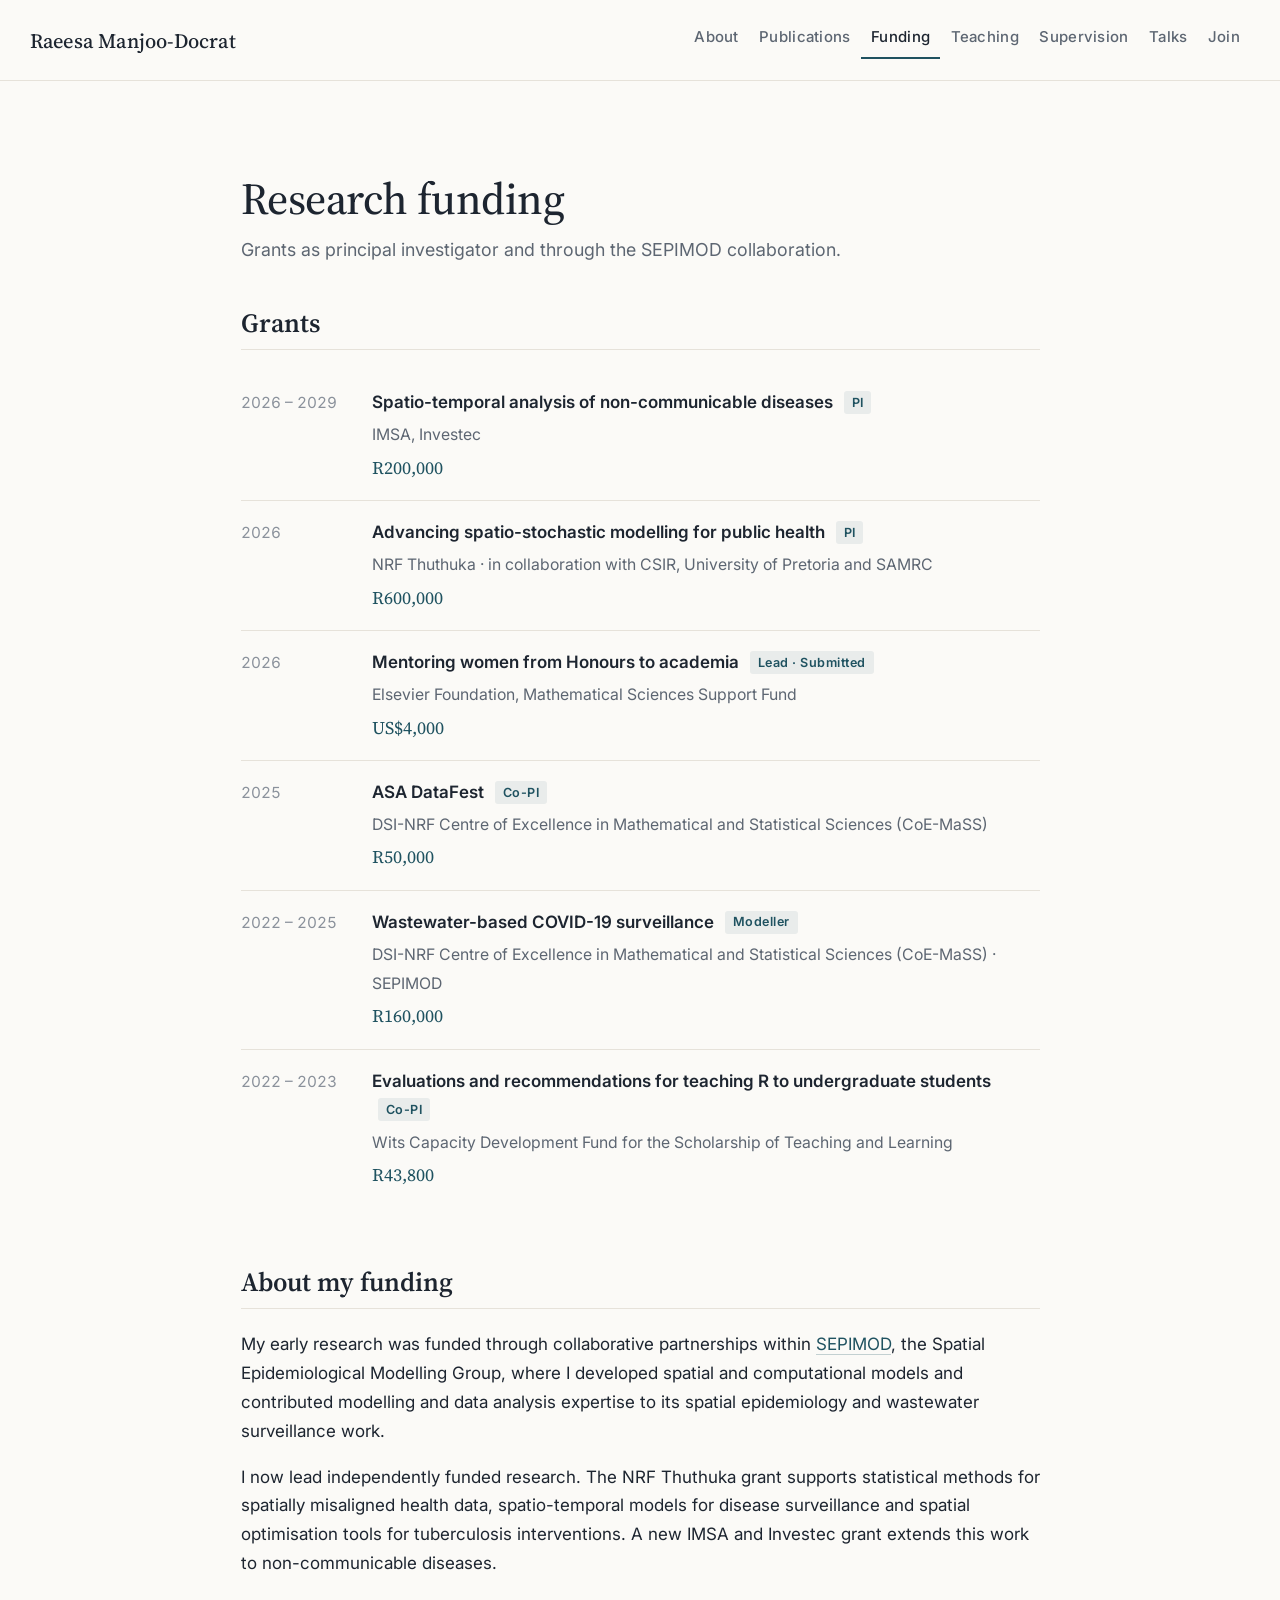
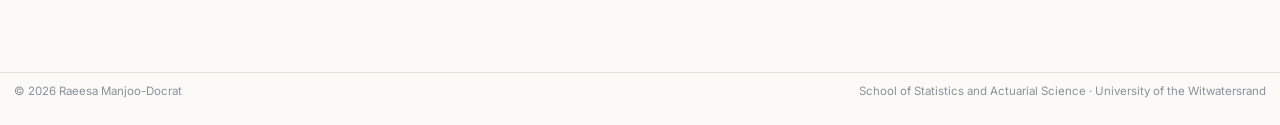
==== commit 0a6f6a95: "Add portrait, Senior Lecturer title and SEPIMOD wording Co-Authored-By: Claude Opus 5.5 <noreply@ant" ====
--- a/funding.html
+++ b/funding.html
@@ -37,7 +37,7 @@
 <link href="site_libs/quarto-html/quarto-syntax-highlighting-845c23b38eaddc0f92fda52bfe77a8c8.css" rel="stylesheet" id="quarto-text-highlighting-styles">
 <script src="site_libs/bootstrap/bootstrap.min.js"></script>
 <link href="site_libs/bootstrap/bootstrap-icons.css" rel="stylesheet">
-<link href="site_libs/bootstrap/bootstrap-0f9c4f181dd1a8ece211703139dbfa4d.min.css" rel="stylesheet" append-hash="true" id="quarto-bootstrap" data-mode="light">
+<link href="site_libs/bootstrap/bootstrap-6ed30b3f4dbe5360c0db66c7767d920d.min.css" rel="stylesheet" append-hash="true" id="quarto-bootstrap" data-mode="light">
 <script id="quarto-search-options" type="application/json">{
   "language": {
     "search-no-results-text": "No results",
@@ -192,7 +192,7 @@
 </section>
 <section id="about-my-funding" class="level2">
 <h2 data-anchor-id="about-my-funding">About my funding</h2>
-<p>My early research was funded through collaborative partnerships within SEPIMOD, where I developed spatial and computational models and contributed modelling and data analysis expertise to national COVID-19 and wastewater surveillance work.</p>
+<p>My early research was funded through collaborative partnerships within <a href="https://raymandoc.quarto.pub/sepimod/">SEPIMOD</a>, the Spatial Epidemiological Modelling Group, where I developed spatial and computational models and contributed modelling and data analysis expertise to its spatial epidemiology and wastewater surveillance work.</p>
 <p>I now lead independently funded research. The NRF Thuthuka grant supports statistical methods for spatially misaligned health data, spatio-temporal models for disease surveillance and spatial optimisation tools for tuberculosis interventions. A new IMSA and Investec grant extends this work to non-communicable diseases.</p>
 
 
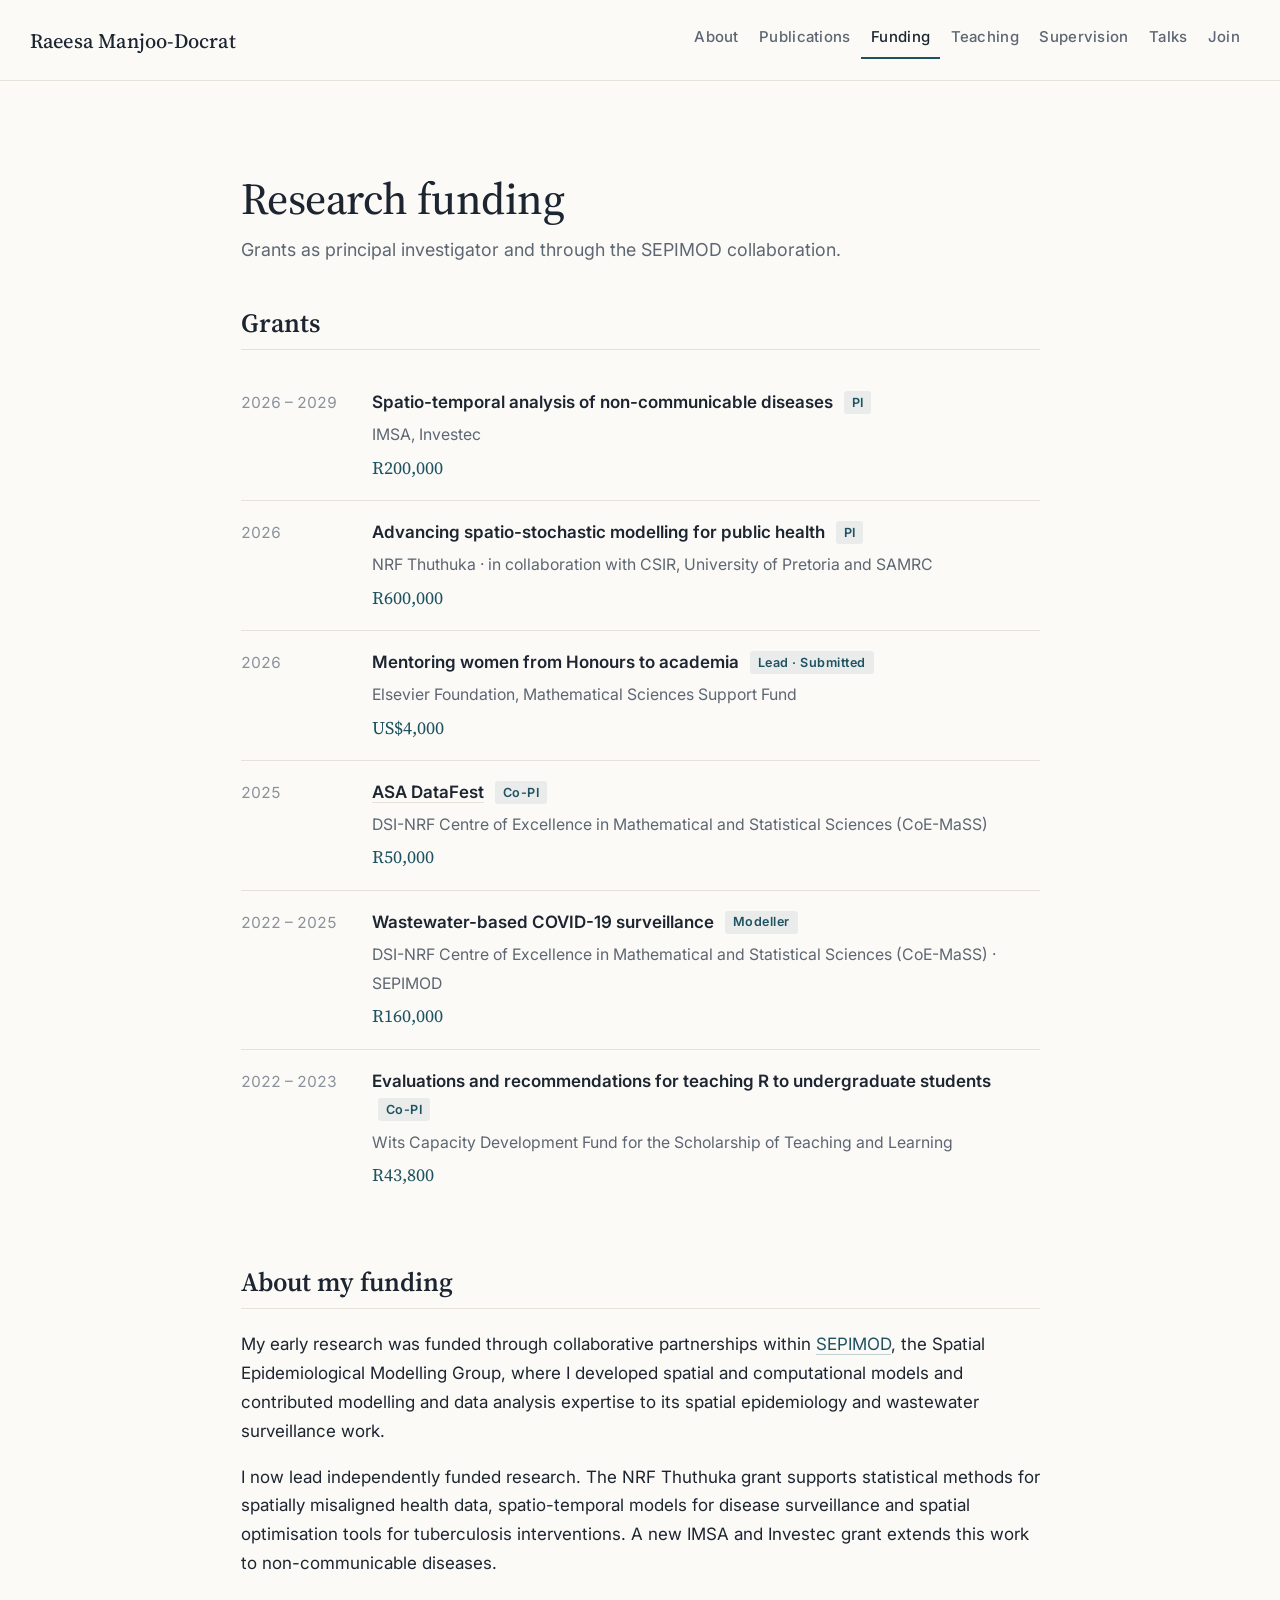
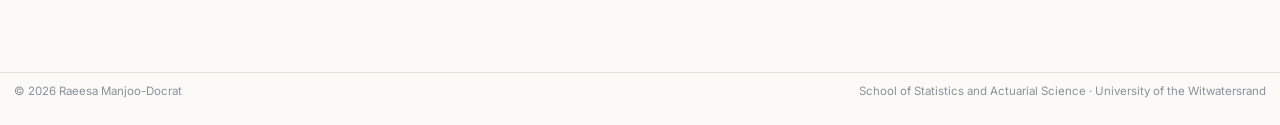
==== commit bc2363ad: "Link STEM MentHer and ASA DataFest; add inclusive STEM statement Co-Authored-By: Claude Opus 5.5 <no" ====
--- a/funding.html
+++ b/funding.html
@@ -167,7 +167,7 @@
 <div class="entry">
 <p><span class="when">2025</span></p>
 <div class="what">
-<p><strong>ASA DataFest</strong> <span class="note">Co-PI</span></p>
+<p><strong><a href="https://scholar.google.com/citations?view_op=view_citation&amp;hl=en&amp;user=nqGypBUAAAAJ&amp;citation_for_view=nqGypBUAAAAJ:Y0pCki6q_DkC">ASA DataFest</a></strong> <span class="note">Co-PI</span></p>
 <p><span class="meta">DSI-NRF Centre of Excellence in Mathematical and Statistical Sciences (CoE-MaSS)</span></p>
 <p><span class="amount">R50,000</span></p>
 </div>
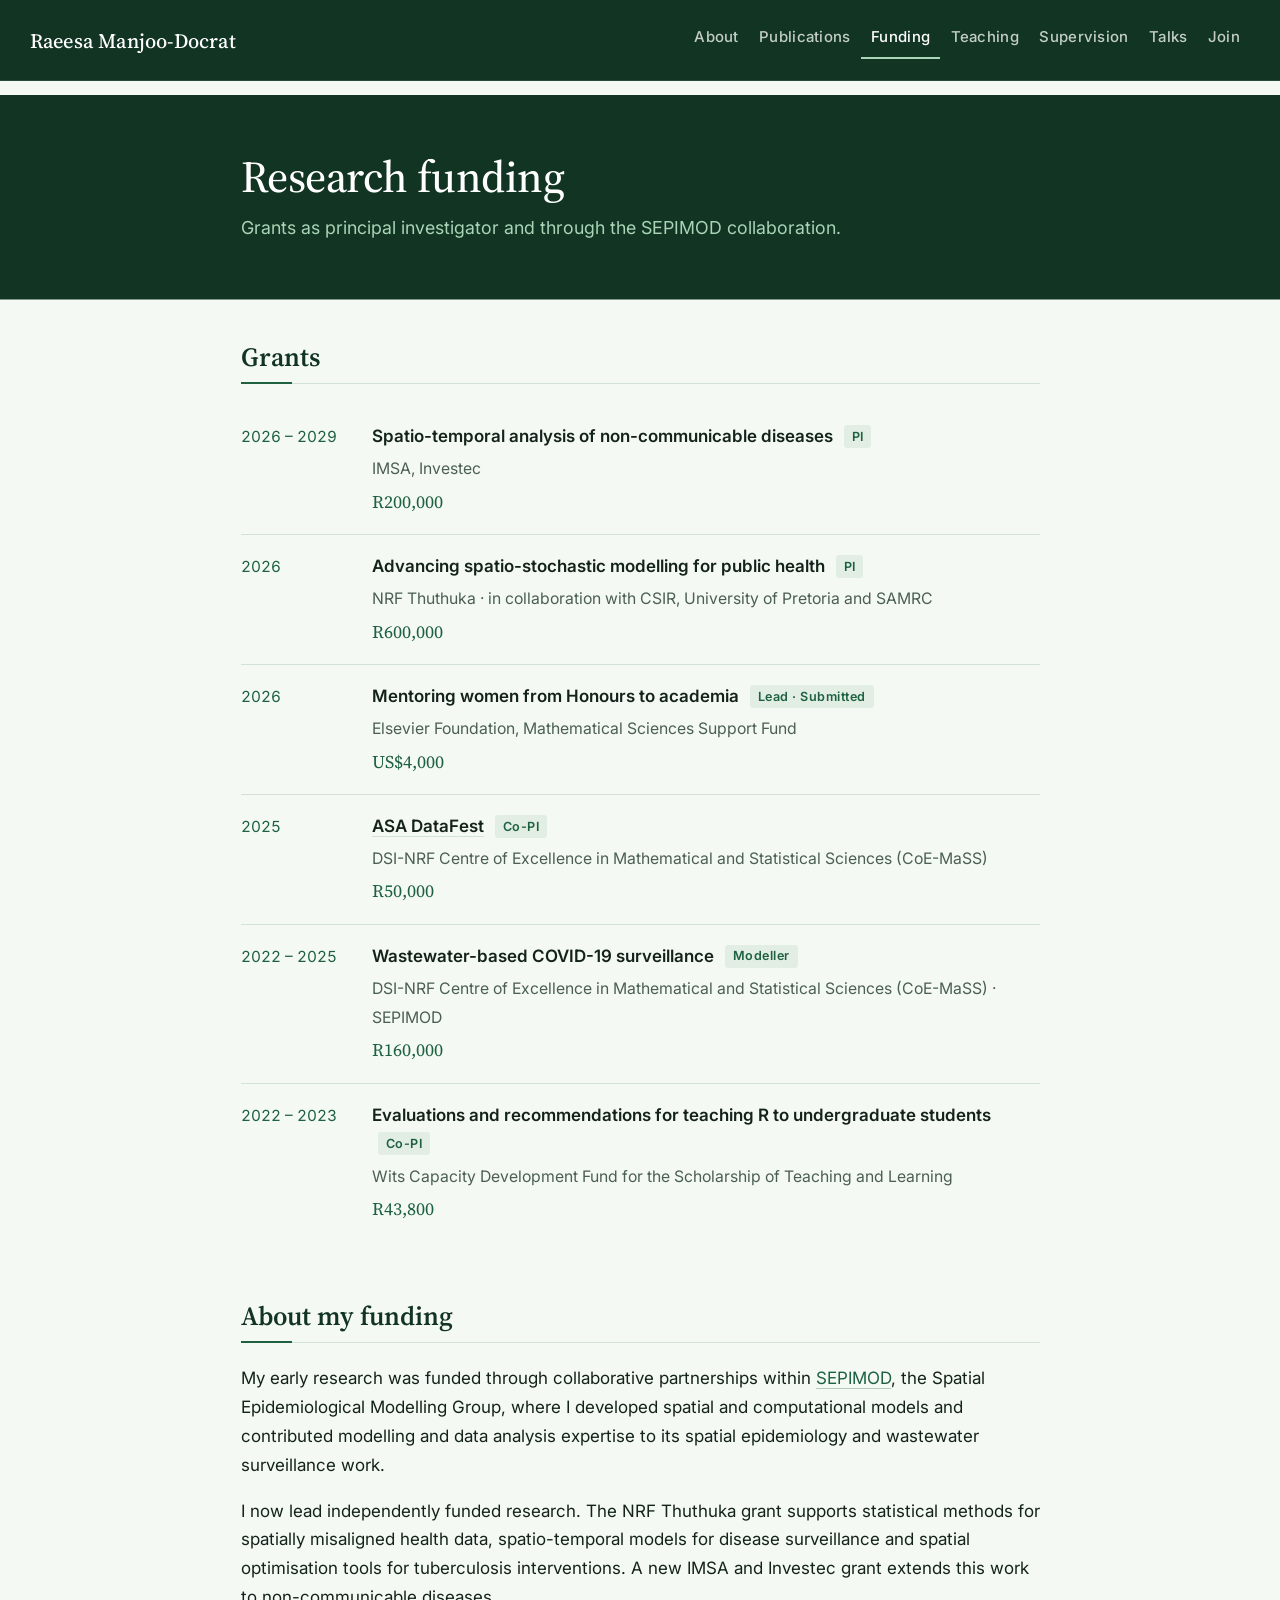
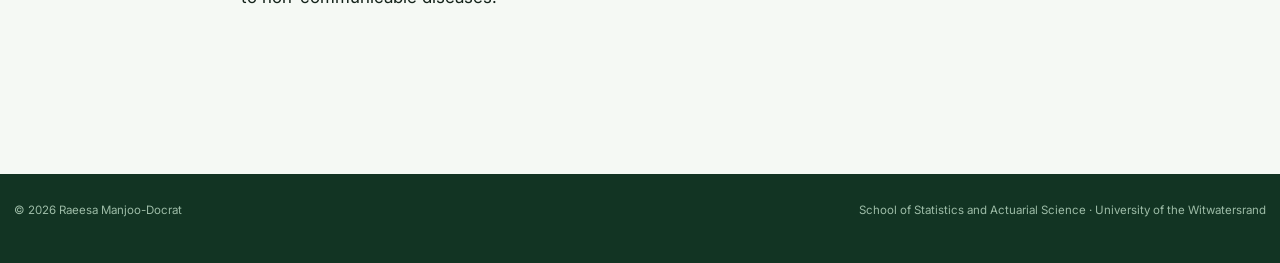
==== commit ddafe97a: "Green redesign; simplify publications subtitle; add Odey's SASA award Co-Authored-By: Claude Opus 5." ====
--- a/funding.html
+++ b/funding.html
@@ -37,7 +37,7 @@
 <link href="site_libs/quarto-html/quarto-syntax-highlighting-845c23b38eaddc0f92fda52bfe77a8c8.css" rel="stylesheet" id="quarto-text-highlighting-styles">
 <script src="site_libs/bootstrap/bootstrap.min.js"></script>
 <link href="site_libs/bootstrap/bootstrap-icons.css" rel="stylesheet">
-<link href="site_libs/bootstrap/bootstrap-6ed30b3f4dbe5360c0db66c7767d920d.min.css" rel="stylesheet" append-hash="true" id="quarto-bootstrap" data-mode="light">
+<link href="site_libs/bootstrap/bootstrap-4b1c2bac00a76b0cd3e123f0a81ef7bf.min.css" rel="stylesheet" append-hash="true" id="quarto-bootstrap" data-mode="light">
 <script id="quarto-search-options" type="application/json">{
   "language": {
     "search-no-results-text": "No results",
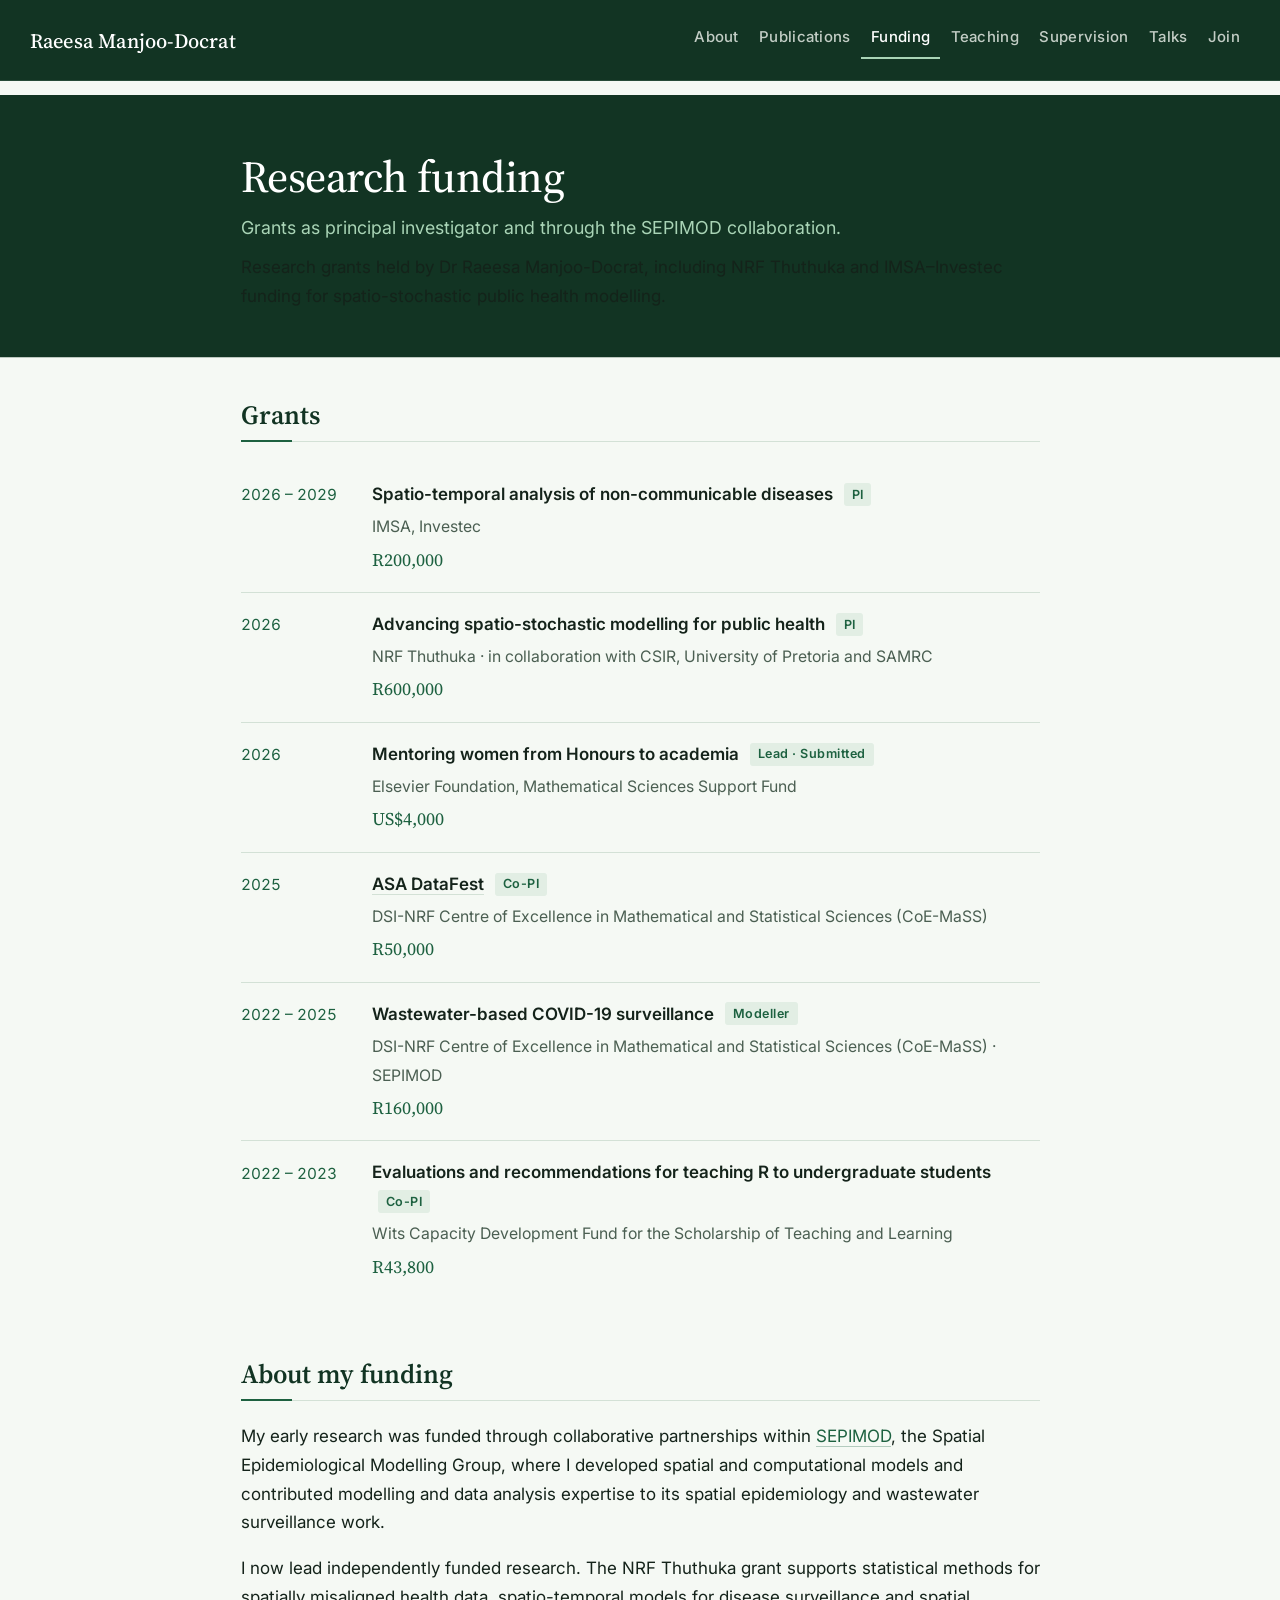
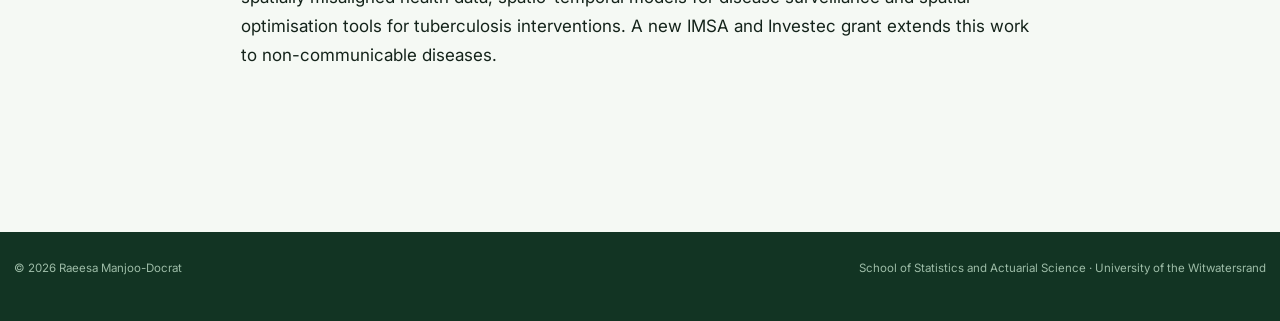
==== commit f852d2da: "Add search metadata, link-preview card and Google verification Co-Authored-By: Claude Opus 5.5 <nore" ====
--- a/funding.html
+++ b/funding.html
@@ -6,8 +6,9 @@
 
 <meta name="viewport" content="width=device-width, initial-scale=1.0, user-scalable=yes">
 
-
-<title>Research funding – Raeesa Manjoo-Docrat</title>
+<meta name="description" content="Research grants held by Dr Raeesa Manjoo-Docrat, including NRF Thuthuka and IMSA–Investec funding for spatio-stochastic public health modelling.">
+
+<title>Research funding – Dr Raeesa Manjoo-Docrat · Statistics, Wits</title>
 <style>
 /* Default styles provided by pandoc.
 ** See https://pandoc.org/MANUAL.html#variables-for-html for config info.
@@ -56,6 +57,14 @@
 <style>html{ scroll-behavior: smooth; }</style>
 
 
+<meta property="og:title" content="Research funding – Dr Raeesa Manjoo-Docrat · Statistics, Wits">
+<meta property="og:description" content="Research grants held by Dr Raeesa Manjoo-Docrat, including NRF Thuthuka and IMSA–Investec funding for spatio-stochastic public health modelling.">
+<meta property="og:image" content="https://raymandoc.github.io/raeesa-website/raeesa-card.jpg">
+<meta property="og:site_name" content="Dr Raeesa Manjoo-Docrat · Statistics, Wits">
+<meta name="twitter:title" content="Research funding – Dr Raeesa Manjoo-Docrat · Statistics, Wits">
+<meta name="twitter:description" content="Research grants held by Dr Raeesa Manjoo-Docrat, including NRF Thuthuka and IMSA–Investec funding for spatio-stochastic public health modelling.">
+<meta name="twitter:image" content="https://raymandoc.github.io/raeesa-website/raeesa-card.jpg">
+<meta name="twitter:card" content="summary_large_image">
 </head>
 
 <body class="nav-fixed fullcontent quarto-light">
@@ -123,6 +132,11 @@
 <p class="subtitle lead">Grants as principal investigator and through the SEPIMOD collaboration.</p>
 </div>
 
+<div>
+  <div class="description">
+    Research grants held by Dr Raeesa Manjoo-Docrat, including NRF Thuthuka and IMSA–Investec funding for spatio-stochastic public health modelling.
+  </div>
+</div>
 
 
 <div class="quarto-title-meta">
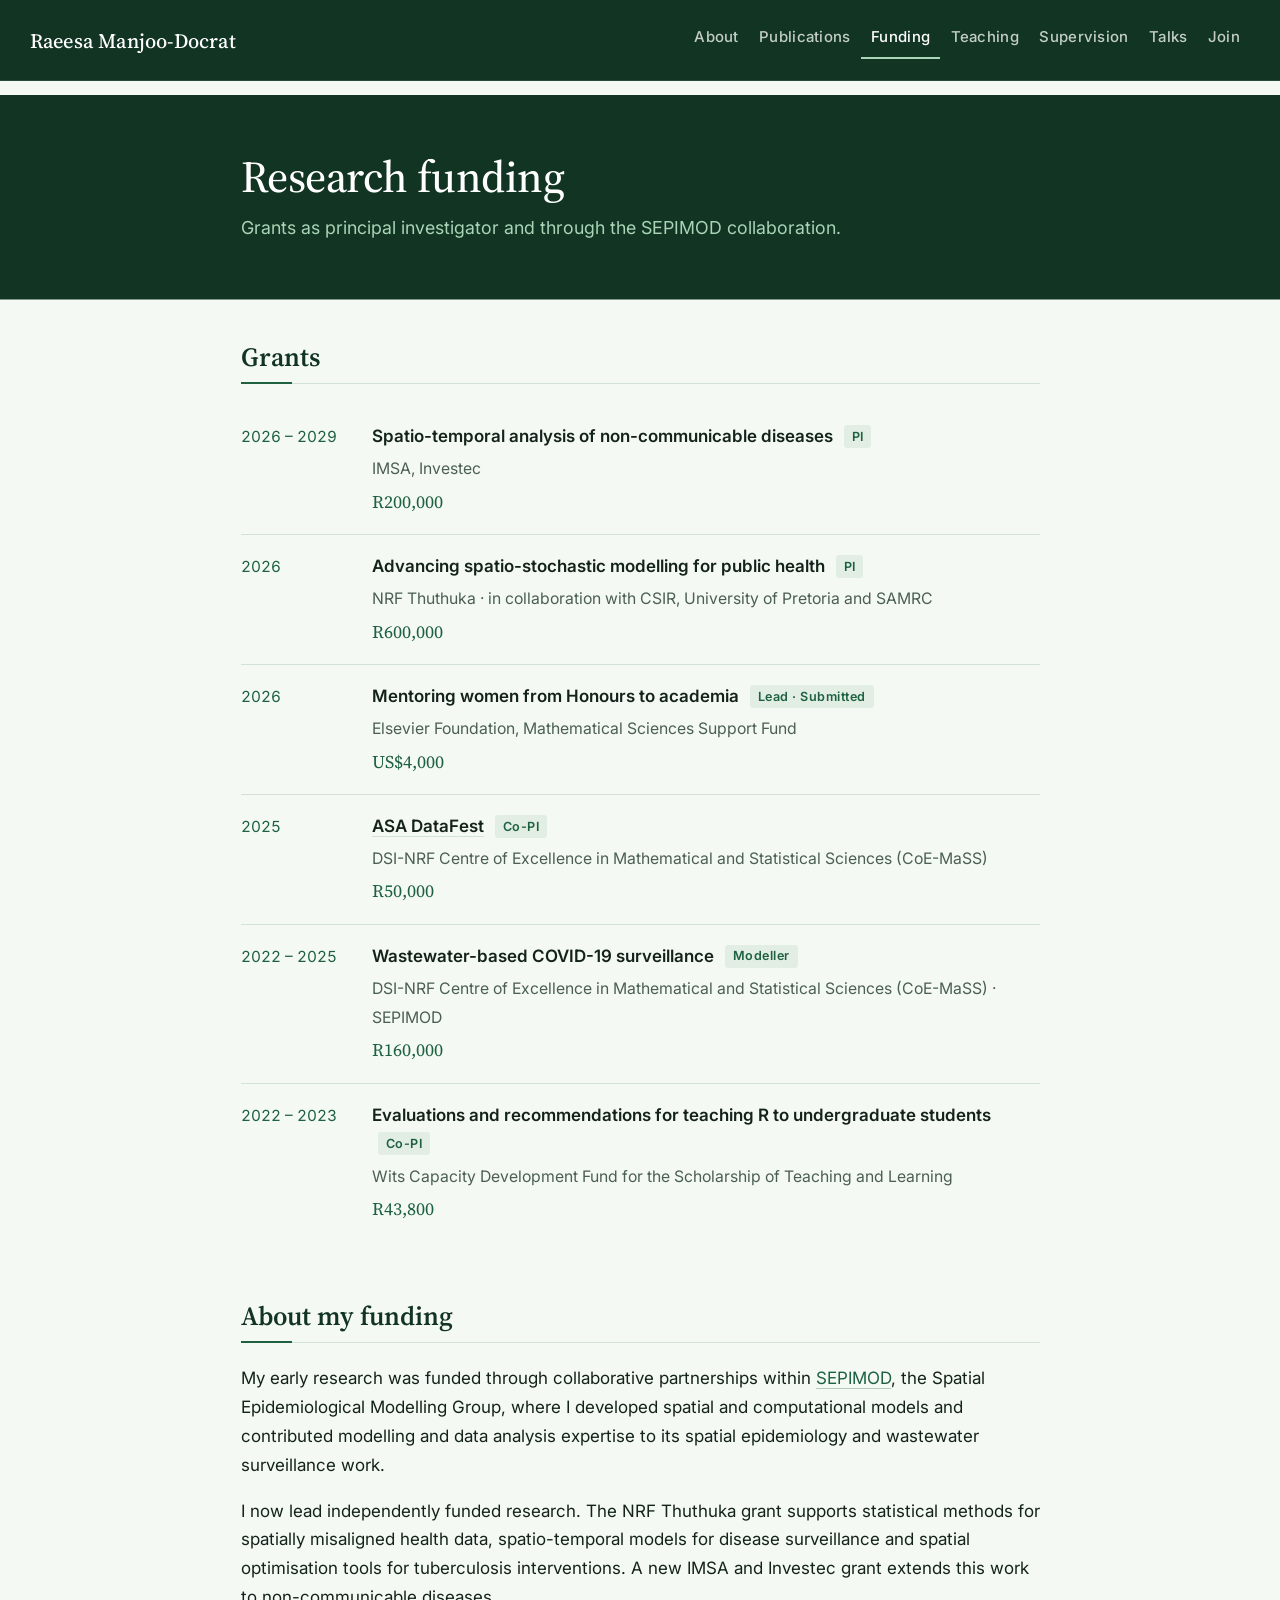
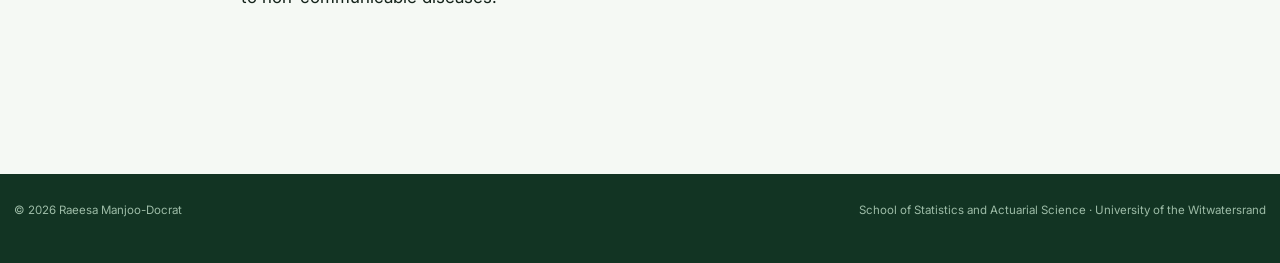
==== commit fbd3dd79: "Add Innovation Day pitch to Talks; hide page descriptions in title bands Co-Authored-By: Claude Opus" ====
--- a/funding.html
+++ b/funding.html
@@ -38,7 +38,7 @@
 <link href="site_libs/quarto-html/quarto-syntax-highlighting-845c23b38eaddc0f92fda52bfe77a8c8.css" rel="stylesheet" id="quarto-text-highlighting-styles">
 <script src="site_libs/bootstrap/bootstrap.min.js"></script>
 <link href="site_libs/bootstrap/bootstrap-icons.css" rel="stylesheet">
-<link href="site_libs/bootstrap/bootstrap-4b1c2bac00a76b0cd3e123f0a81ef7bf.min.css" rel="stylesheet" append-hash="true" id="quarto-bootstrap" data-mode="light">
+<link href="site_libs/bootstrap/bootstrap-1d74b7f4c4261e7b5b71a53f57c8a37c.min.css" rel="stylesheet" append-hash="true" id="quarto-bootstrap" data-mode="light">
 <script id="quarto-search-options" type="application/json">{
   "language": {
     "search-no-results-text": "No results",
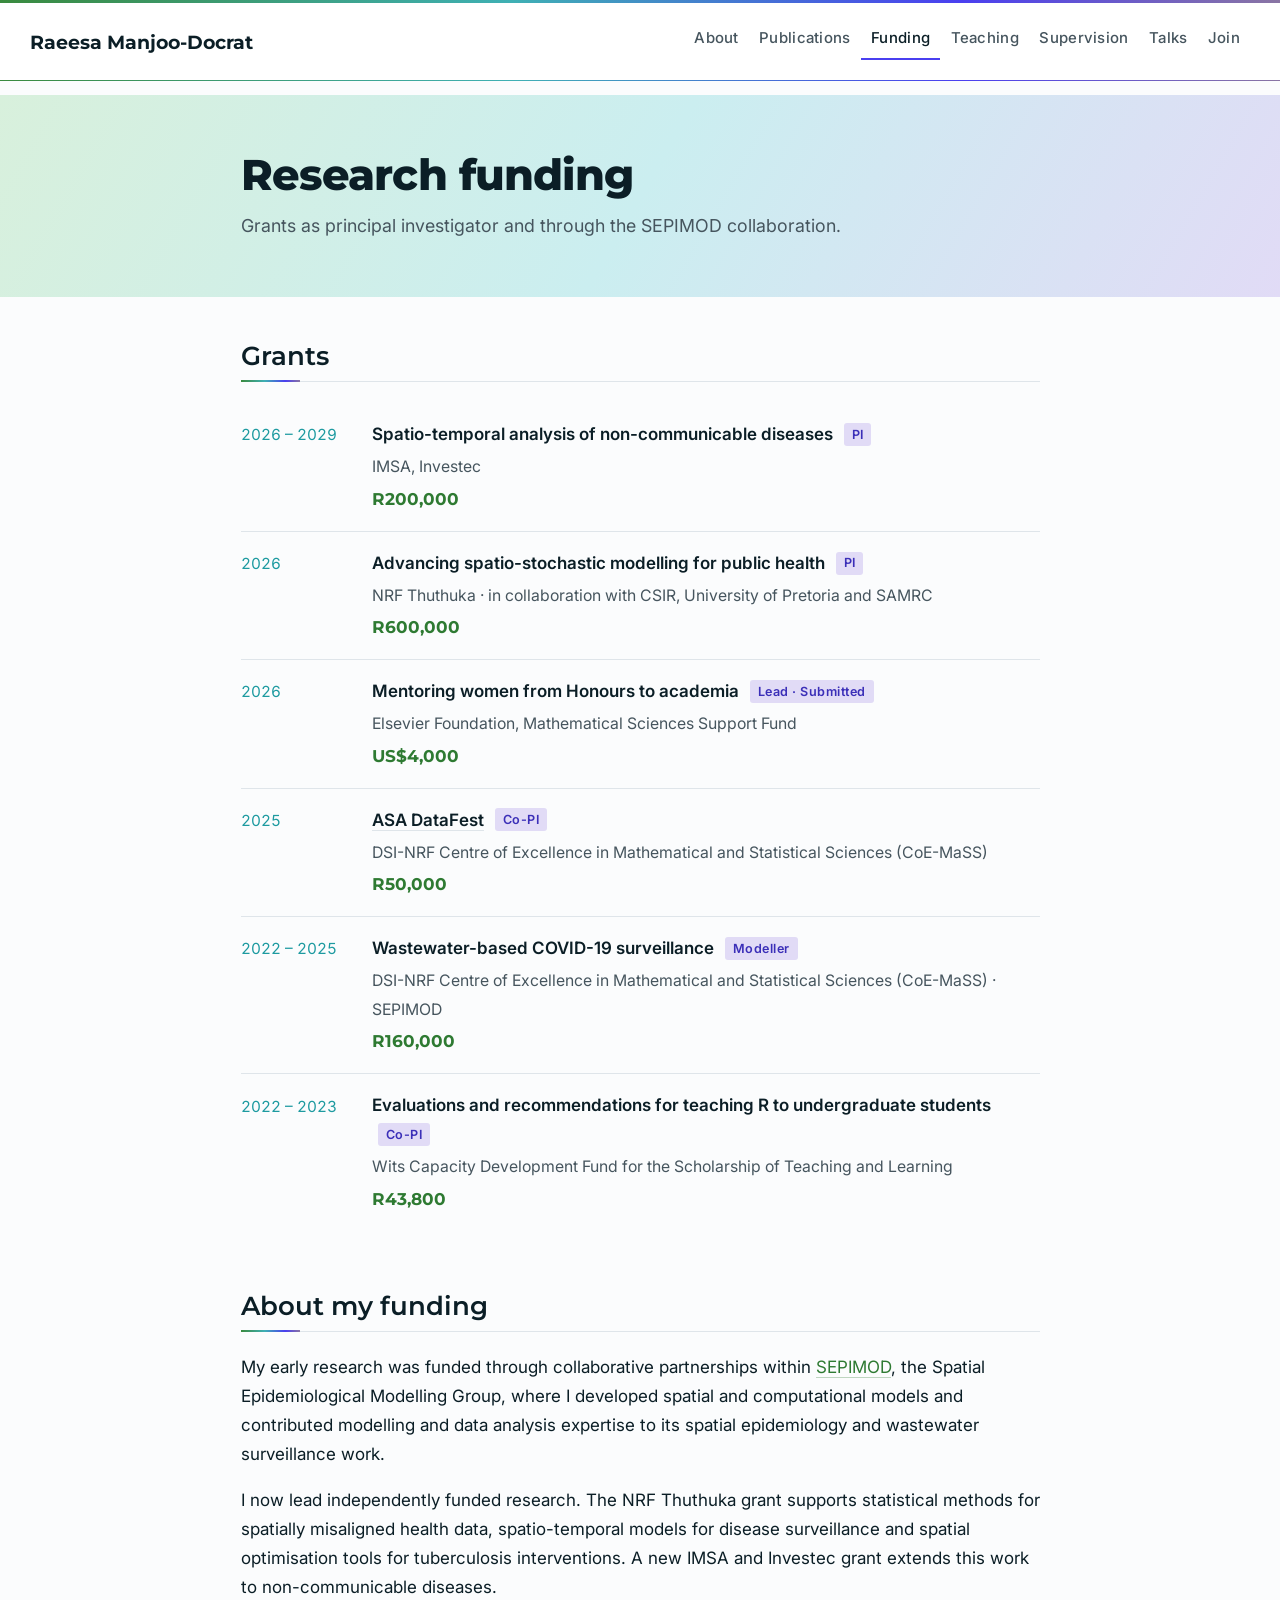
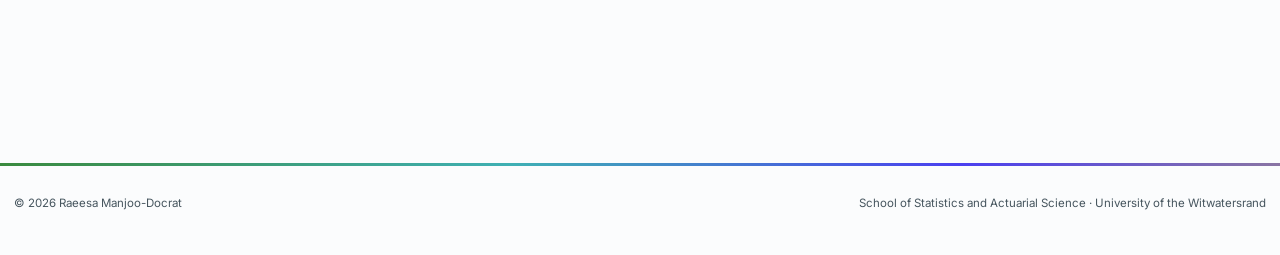
==== commit aa178c87: "Peacock palette and bold Montserrat headings Co-Authored-By: Claude Opus 5.5 <noreply@anthropic.com>" ====
--- a/funding.html
+++ b/funding.html
@@ -38,7 +38,7 @@
 <link href="site_libs/quarto-html/quarto-syntax-highlighting-845c23b38eaddc0f92fda52bfe77a8c8.css" rel="stylesheet" id="quarto-text-highlighting-styles">
 <script src="site_libs/bootstrap/bootstrap.min.js"></script>
 <link href="site_libs/bootstrap/bootstrap-icons.css" rel="stylesheet">
-<link href="site_libs/bootstrap/bootstrap-1d74b7f4c4261e7b5b71a53f57c8a37c.min.css" rel="stylesheet" append-hash="true" id="quarto-bootstrap" data-mode="light">
+<link href="site_libs/bootstrap/bootstrap-ca7b0fd8fbaae27facfbcf0bcfdbfd4e.min.css" rel="stylesheet" append-hash="true" id="quarto-bootstrap" data-mode="light">
 <script id="quarto-search-options" type="application/json">{
   "language": {
     "search-no-results-text": "No results",
